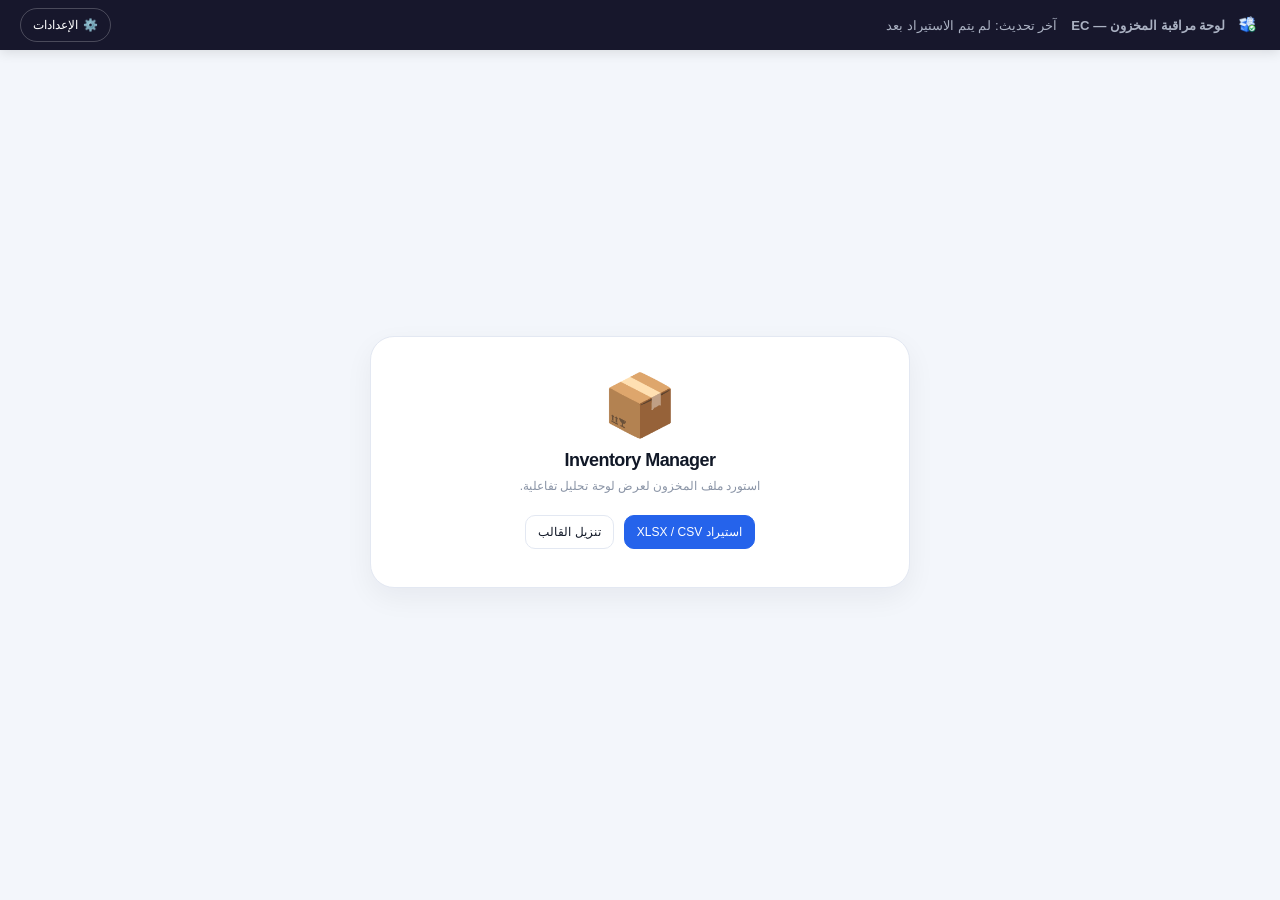
==== index.html @ f40ef327 "add icon" ====
<!doctype html>
<html lang="ar" dir="rtl">
<head>
  <meta charset="UTF-8">
  <meta name="viewport" content="width=device-width, initial-scale=1.0">
  <title>Inventory Manager</title>
  <link rel="icon" type="image/png" href="icon.png">
  <link rel="apple-touch-icon" href="icon.png">
  <link rel="stylesheet" href="styles.css">
</head>
<body>
  <header class="topbar">
    <div class="topbar-title">
      <strong id="appTitle" class="app-title-brand"><img src="icon.png" alt="" class="app-title-icon"><span data-i18n="appTitle">لوحة مراقبة المخزون — EC</span></strong>
      <span id="lastUpdated">آخر تحديث: لم يتم الاستيراد بعد</span>
    </div>
    <div class="topbar-actions">
      <input id="fileInput" type="file" accept=".xlsx,.xls,.csv,text/csv,application/vnd.openxmlformats-officedocument.spreadsheetml.sheet" hidden>
      <div class="settings-wrap">
        <button id="settingsBtn" class="pill-btn settings-btn" type="button" aria-haspopup="true" aria-expanded="false">
          <span>⚙️</span><span data-i18n="settings">الإعدادات</span>
        </button>
        <div id="settingsPanel" class="settings-panel" hidden>
          <div class="settings-panel-header" data-i18n="settings">الإعدادات</div>
          <div class="settings-row">
            <span data-i18n="appearance">المظهر</span>
            <div class="segmented-control" role="group" aria-label="Appearance">
              <button id="themeLightBtn" type="button" data-i18n="lightMode">☀️ فاتح</button>
              <button id="themeDarkBtn" type="button" data-i18n="darkMode">🌙 داكن</button>
            </div>
          </div>
          <div class="settings-row">
            <span data-i18n="language">اللغة</span>
            <div class="segmented-control" role="group" aria-label="Language">
              <button id="langArBtn" type="button">العربية</button>
              <button id="langEnBtn" type="button">English</button>
            </div>
          </div>
          <div class="settings-row settings-actions-row">
            <span data-i18n="dataActions">الملفات</span>
            <div class="settings-action-grid">
              <button id="importBtn" class="pill-btn primary" type="button" data-i18n="importFile">📁 استيراد ملف</button>
              <button id="templateXlsxBtn" class="pill-btn" type="button" data-i18n="templateXlsx">⬇ قالب XLSX</button>
              <button id="templateCsvBtn" class="pill-btn" type="button" data-i18n="templateCsv">⬇ قالب CSV</button>
            </div>
          </div>
        </div>
      </div>
    </div>
  </header>

  <div class="app-shell">
    <section id="messageBox" class="message-box" hidden></section>

    <section id="emptyState" class="empty-state">
      <div class="empty-card">
        <div class="empty-icon">📦</div>
        <h1>Inventory Manager</h1>
        <p data-i18n="emptySubtitle">استورد ملف المخزون لعرض لوحة تحليل تفاعلية.</p>
        <div class="empty-actions">
          <button class="pill-btn primary" type="button" onclick="document.querySelector('#fileInput').click()" data-i18n="importXlsxCsv">استيراد XLSX / CSV</button>
          <button class="pill-btn" type="button" onclick="document.querySelector('#templateXlsxBtn').click()" data-i18n="downloadTemplate">تنزيل القالب</button>
        </div>
      </div>
    </section>

    <main id="dashboard" class="dashboard" hidden>
      <section class="filters-card">
        <div class="search-wrap">
          <span class="search-icon">🔍</span>
          <input id="searchInput" type="search" data-i18n-placeholder="searchPlaceholder" placeholder="بحث عن منتج أو موقع أو رقم دفعة أو فئة...">
        </div>
        <select id="locationFilter" aria-label="كل الفروع / المواقع"></select>
        <select id="categoryFilter" aria-label="كل الفئات"></select>
        <select id="statusFilter" aria-label="كل الحالات"></select>
        <select id="uomFilter" aria-label="كل وحدات القياس"></select>
        <button id="productTotalsToggle" class="pill-btn toggle-filter" type="button" aria-pressed="false" data-i18n="productTotals">🧮 إجمالي كل منتج</button>
        <button id="exportCsvBtn" class="pill-btn primary" type="button" data-i18n="exportCsv">⬇ تصدير CSV</button>
        <button id="exportXlsxBtn" class="pill-btn" type="button" data-i18n="exportXlsx">⬇ تصدير XLSX</button>
        <button id="resetFiltersBtn" class="pill-btn" type="button" data-i18n="resetFilters">إعادة التصفية</button>
        <details class="advanced-filters">
          <summary data-i18n="advancedOptions">خيارات إضافية</summary>
          <div class="advanced-grid">
            <label><span data-i18n="lowStockThreshold">حد المخزون المنخفض</span><input id="lowStockThreshold" type="number" min="0" step="1" value="5"></label>
            <button id="clearBtn" class="pill-btn danger" type="button" data-i18n="clearData">مسح البيانات</button>
            <div class="optional-kpi-panel">
              <div class="optional-kpi-title" data-i18n="optionalKpis">مؤشرات إضافية</div>
              <div id="optionalKpiToggles" class="optional-kpi-toggles"></div>
            </div>
          </div>
        </details>
      </section>

      <section id="quickViewBar" class="quick-view-bar" hidden>
        <strong id="quickViewLabel"></strong>
        <button id="clearQuickViewBtn" class="pill-btn" type="button" data-i18n="clearQuickView">إلغاء العرض</button>
      </section>

      <section class="kpi-grid" aria-label="Inventory KPIs">
        <article id="kpiProductsCard" class="kpi-card blue clickable-kpi" role="button" tabindex="0" data-kpi-view="products"><span data-i18n="kpiProducts">إجمالي المنتجات</span><strong id="kpiProducts">0</strong><small id="kpiRowsSub">0 سجل</small></article>
        <article id="kpiOutCard" class="kpi-card red clickable-kpi" role="button" tabindex="0" data-kpi-view="out"><span data-i18n="kpiOut">نفاد المخزون</span><strong id="kpiOut">0</strong><small data-i18n="kpiOutSub">كمية متاحة = 0</small></article>
        <article id="kpiNegativeCard" class="kpi-card rose clickable-kpi" role="button" tabindex="0" data-kpi-view="negative"><span data-i18n="kpiNegative">مخزون سالب</span><strong id="kpiNegative">0</strong><small data-i18n="kpiNegativeSub">كمية أقل من 0</small></article>
        <article id="kpiLowCard" class="kpi-card amber clickable-kpi" role="button" tabindex="0" data-kpi-view="low"><span data-i18n="kpiLow">مخزون منخفض</span><strong id="kpiLow">0</strong><small data-i18n="kpiLowSub">حسب الحد المحدد</small></article>
        <article id="kpiOnHandCard" class="kpi-card green clickable-kpi" role="button" tabindex="0" data-kpi-view="onHand"><span data-i18n="kpiOnHand">إجمالي الكميات</span><strong id="kpiOnHand">0</strong><small data-i18n="kpiOnHandSub">وحدات موجودة</small></article>
        <article id="kpiValueCard" class="kpi-card purple clickable-kpi" role="button" tabindex="0" data-kpi-view="value"><span data-i18n="kpiValue">إجمالي القيمة</span><strong id="kpiValue">0</strong><small data-i18n="kpiValueSub">القيمة الإجمالية</small></article>
        <article id="kpiLocationsCard" class="kpi-card slate clickable-kpi" role="button" tabindex="0" data-kpi-view="locations"><span data-i18n="kpiLocations">عدد الفروع</span><strong id="kpiLocations">0</strong><small data-i18n="kpiLocationsSub">فرع / موقع مخزن</small></article>
        <article id="kpiRowsCard" class="kpi-card cyan optional-kpi clickable-kpi" data-kpi-card="rows" hidden role="button" tabindex="0" data-kpi-view="rows"><span data-i18n="kpiRowsOptional">السجلات المعروضة</span><strong id="kpiRows">0</strong><small data-i18n="kpiRowsOptionalSub">بعد التصفية</small></article>
        <article id="kpiAvailableCard" class="kpi-card teal optional-kpi clickable-kpi" data-kpi-card="available" hidden role="button" tabindex="0" data-kpi-view="available"><span data-i18n="kpiAvailable">إجمالي المتاح</span><strong id="kpiAvailable">0</strong><small data-i18n="kpiAvailableSub">كمية متاحة</small></article>
        <article id="kpiReservedCard" class="kpi-card indigo optional-kpi clickable-kpi" data-kpi-card="reserved" hidden role="button" tabindex="0" data-kpi-view="reserved"><span data-i18n="kpiReserved">إجمالي المحجوز</span><strong id="kpiReserved">0</strong><small data-i18n="kpiReservedSub">غير متاح / محجوز</small></article>
        <article id="kpiCategoriesCard" class="kpi-card blue optional-kpi clickable-kpi" data-kpi-card="categories" hidden role="button" tabindex="0" data-kpi-view="categories"><span data-i18n="kpiCategories">عدد الفئات</span><strong id="kpiCategories">0</strong><small data-i18n="kpiCategoriesSub">فئات ضمن العرض</small></article>
        <article id="kpiUomsCard" class="kpi-card slate optional-kpi clickable-kpi" data-kpi-card="uoms" hidden role="button" tabindex="0" data-kpi-view="uoms"><span data-i18n="kpiUoms">وحدات القياس</span><strong id="kpiUoms">0</strong><small data-i18n="kpiUomsSub">أنواع وحدات</small></article>
        <article id="kpiBatchesCard" class="kpi-card purple optional-kpi clickable-kpi" data-kpi-card="batches" hidden role="button" tabindex="0" data-kpi-view="batches"><span data-i18n="kpiBatches">الدُفعات</span><strong id="kpiBatches">0</strong><small data-i18n="kpiBatchesSub">دفعات / أرقام تسلسل</small></article>
        <article id="kpiDatedCard" class="kpi-card amber optional-kpi clickable-kpi" data-kpi-card="dated" hidden role="button" tabindex="0" data-kpi-view="dated"><span data-i18n="kpiDated">بتاريخ إزالة</span><strong id="kpiDated">0</strong><small data-i18n="kpiDatedSub">صفوف لها تاريخ</small></article>
        <article id="kpiAvgUnitValueCard" class="kpi-card green optional-kpi clickable-kpi" data-kpi-card="avgUnitValue" hidden role="button" tabindex="0" data-kpi-view="avgUnitValue"><span data-i18n="kpiAvgUnitValue">متوسط قيمة الوحدة</span><strong id="kpiAvgUnitValue">0</strong><small data-i18n="kpiAvgUnitValueSub">القيمة ÷ الكمية</small></article>
        <article id="kpiReservedValueCard" class="kpi-card rose optional-kpi clickable-kpi" data-kpi-card="reservedValue" hidden role="button" tabindex="0" data-kpi-view="reservedValue"><span data-i18n="kpiReservedValue">قيمة المحجوز</span><strong id="kpiReservedValue">0</strong><small data-i18n="kpiReservedValueSub">قيمة صفوف محجوزة</small></article>
      </section>

      <section class="charts-section" aria-label="Inventory charts">
        <div class="charts-toolbar">
          <div>
            <h2 data-i18n="chartsTitle">الرسوم البيانية</h2>
            <p id="chartsInfo" data-i18n="chartsInfo">الرسمان الأساسيان ظاهران دائمًا. اختر الرسوم الإضافية من القائمة.</p>
          </div>
          <details id="chartSelectorMenu" class="chart-selector">
            <summary><span aria-hidden="true">📊</span><span data-i18n="selectCharts">اختيار الرسوم</span></summary>
            <div id="chartSelectorOptions" class="chart-selector-options"></div>
          </details>
        </div>
        <div id="chartsGrid" class="charts-grid">
          <article class="chart-card" data-chart-id="valueCategoryChart" data-default-chart="true"><canvas id="valueCategoryChart"></canvas></article>
          <article class="chart-card" data-chart-id="categoryCountChart" data-default-chart="true"><canvas id="categoryCountChart"></canvas></article>
          <article class="chart-card optional-chart" data-chart-id="locationQtyChart" hidden><canvas id="locationQtyChart"></canvas></article>
          <article class="chart-card optional-chart" data-chart-id="topProductsChart" hidden><canvas id="topProductsChart"></canvas></article>
          <article class="chart-card optional-chart" data-chart-id="stockStatusChart" hidden><canvas id="stockStatusChart"></canvas></article>
          <article class="chart-card optional-chart" data-chart-id="valueLocationChart" hidden><canvas id="valueLocationChart"></canvas></article>
          <article class="chart-card optional-chart" data-chart-id="availableReservedCategoryChart" hidden><canvas id="availableReservedCategoryChart"></canvas></article>
          <article class="chart-card optional-chart" data-chart-id="skuCategoryChart" hidden><canvas id="skuCategoryChart"></canvas></article>
          <article class="chart-card optional-chart" data-chart-id="uomChart" hidden><canvas id="uomChart"></canvas></article>
          <article class="chart-card optional-chart" data-chart-id="reservedLocationChart" hidden><canvas id="reservedLocationChart"></canvas></article>
          <article class="chart-card optional-chart" data-chart-id="lowStockProductsChart" hidden><canvas id="lowStockProductsChart"></canvas></article>
          <article class="chart-card optional-chart" data-chart-id="unitValueChart" hidden><canvas id="unitValueChart"></canvas></article>
        </div>
      </section>

      <section class="table-panel">
        <div class="table-header">
          <div>
            <h2 data-i18n="productDetails">تفاصيل المنتجات</h2>
            <p id="tableInfo">0 سجل</p>
          </div>
          <div class="table-tools">
            <label><span data-i18n="rowsPerPage">عدد الصفوف</span><select id="pageSizeSelect"><option>10</option><option selected>25</option><option>50</option><option>100</option></select></label>
            <details class="columns-menu">
              <summary data-i18n="columns">الأعمدة</summary>
              <div id="columnToggles"></div>
            </details>
          </div>
        </div>
        <div class="table-wrap">
          <table id="inventoryTable"></table>
        </div>
        <div class="pagination">
          <button id="nextPageBtn" class="pill-btn" type="button" data-i18n="next">التالي</button>
          <span id="pageInfo">صفحة 1 من 1</span>
          <button id="prevPageBtn" class="pill-btn" type="button" data-i18n="previous">السابق</button>
        </div>
      </section>
    </main>
  </div>

  <div id="chartModal" class="chart-modal" hidden role="dialog" aria-modal="true" aria-labelledby="chartModalTitle">
    <div class="chart-modal-panel">
      <div class="chart-modal-header">
        <h2 id="chartModalTitle">Chart</h2>
        <button id="chartModalClose" class="pill-btn" type="button" data-i18n="closeExpanded">إغلاق</button>
      </div>
      <canvas id="expandedChartCanvas"></canvas>
    </div>
  </div>
  <div id="tooltip" class="tooltip" hidden></div>
  <script src="app.js"></script>
</body>
</html>
---- styles.css ----
:root {
  --bg: #f3f6fb;
  --panel: #ffffff;
  --panel-2: #f8fafc;
  --text: #111827;
  --muted: #8a94a6;
  --line: #e3e8f2;
  --topbar: #17172c;
  --primary: #2563eb;
  --primary-2: #1d4ed8;
  --green: #22c55e;
  --red: #ef4444;
  --amber: #f59e0b;
  --rose: #e11d48;
  --purple: #a855f7;
  --slate: #475569;
  --shadow: 0 10px 28px rgba(17, 24, 39, .055);
  --radius: 14px;
}

body.dark {
  --bg: #0f172a;
  --panel: #172033;
  --panel-2: #111827;
  --text: #e5e7eb;
  --muted: #9ca3af;
  --line: #2b364b;
  --topbar: #090d1b;
  --shadow: 0 16px 38px rgba(0, 0, 0, .24);
}

* { box-sizing: border-box; }

[hidden] { display: none !important; }

html {
  scroll-behavior: smooth;
  overflow-x: hidden;
  width: 100%;
}

body {
  margin: 0;
  min-height: 100vh;
  width: 100%;
  max-width: 100vw;
  overflow-x: hidden;
  font-family: Tahoma, "Segoe UI", Arial, sans-serif;
  font-size: clamp(12px, .78vw, 14px);
  background: var(--bg);
  color: var(--text);
}

button, input, select, summary { font: inherit; }
button, summary { cursor: pointer; }
button:disabled { opacity: .45; cursor: not-allowed; }

.topbar {
  min-height: 50px;
  background: var(--topbar);
  color: #fff;
  display: flex;
  align-items: center;
  justify-content: space-between;
  gap: 14px;
  padding: 8px 20px;
  position: sticky;
  top: 0;
  z-index: 50;
  box-shadow: 0 2px 12px rgba(0, 0, 0, .12);
}

.topbar-title {
  display: flex;
  align-items: center;
  gap: 14px;
  min-width: 0;
  white-space: nowrap;
}

.topbar-title strong {
  overflow: hidden;
  text-overflow: ellipsis;
  font-size: .98rem;
}
.topbar-title span { color: #aab1c2; font-size: .82rem; }
.topbar-actions { display: flex; align-items: center; justify-content: flex-end; gap: 8px; flex-wrap: wrap; }

.app-shell {
  width: min(100% - 16px, 1800px);
  margin: 0 auto;
  padding: 10px 0 20px;
  min-width: 0;
}

.pill-btn {
  border: 1px solid var(--line);
  background: var(--panel);
  color: var(--text);
  min-height: 34px;
  padding: 7px 12px;
  border-radius: 10px;
  transition: .16s ease;
  box-shadow: none;
  white-space: nowrap;
  line-height: 1.2;
}

.topbar .pill-btn {
  background: transparent;
  color: #fff;
  border-color: rgba(255, 255, 255, .22);
  border-radius: 999px;
}

.pill-btn:hover { transform: translateY(-1px); border-color: rgba(37, 99, 235, .42); }
.pill-btn.primary { background: var(--primary); border-color: var(--primary); color: #fff; }
.pill-btn.primary:hover { background: var(--primary-2); }
.pill-btn.danger { background: #fee2e2; border-color: #fecaca; color: #b91c1c; }
body.dark .pill-btn.danger { background: rgba(239, 68, 68, .16); border-color: rgba(239, 68, 68, .35); color: #fca5a5; }

.pill-btn.toggle-filter.active {
  background: color-mix(in srgb, var(--primary) 12%, var(--panel));
  border-color: color-mix(in srgb, var(--primary) 48%, var(--line));
  color: var(--primary);
  box-shadow: 0 8px 18px rgba(37, 99, 235, .12);
}
body.dark .pill-btn.toggle-filter.active {
  background: rgba(37, 99, 235, .18);
  color: #93c5fd;
}

.settings-wrap { position: relative; }
.settings-btn { display: inline-flex; align-items: center; gap: 5px; }
.settings-panel {
  position: fixed;
  top: 58px;
  inset-inline-end: auto;
  left: auto;
  right: auto;
  width: min(360px, calc(100vw - 24px));
  padding: 12px;
  background: var(--panel);
  color: var(--text);
  border: 1px solid var(--line);
  border-radius: 16px;
  box-shadow: 0 18px 46px rgba(2, 8, 23, .18);
  z-index: 100;
}
.settings-panel-header {
  font-weight: 900;
  padding: 2px 4px 10px;
  border-bottom: 1px solid var(--line);
  margin-bottom: 10px;
}
.settings-row {
  display: grid;
  gap: 8px;
  padding: 8px 4px;
  color: var(--muted);
  font-weight: 800;
}
.segmented-control {
  display: grid;
  grid-template-columns: 1fr 1fr;
  gap: 6px;
  padding: 4px;
  border-radius: 12px;
  background: var(--panel-2);
  border: 1px solid var(--line);
}
.segmented-control button {
  border: 0;
  border-radius: 9px;
  padding: 9px 8px;
  color: var(--text);
  background: transparent;
  font-weight: 800;
}
.segmented-control button.active {
  background: var(--primary);
  color: #fff;
  box-shadow: 0 8px 18px rgba(37, 99, 235, .22);
}

.settings-action-grid {
  display: grid;
  grid-template-columns: 1fr;
  gap: 8px;
}

.settings-panel .pill-btn {
  width: 100%;
  justify-content: center;
  border-radius: 10px;
  background: var(--panel-2);
  color: var(--text);
  border-color: var(--line);
  min-height: 38px;
}

.settings-panel .pill-btn.primary {
  background: var(--primary);
  border-color: var(--primary);
  color: #fff;
}

.settings-panel .pill-btn:hover {
  transform: none;
  border-color: rgba(37, 99, 235, .42);
}

.empty-state { min-height: calc(100vh - 96px); display: grid; place-items: center; }
.empty-card {
  width: min(540px, 100%);
  background: var(--panel);
  border: 1px solid var(--line);
  border-radius: 24px;
  padding: 38px 30px;
  text-align: center;
  box-shadow: var(--shadow);
}
.empty-icon { font-size: 3.8rem; line-height: 1; }
.empty-card h1 { margin: 14px 0 8px; letter-spacing: -.03em; }
.empty-card p { margin: 0 0 22px; color: var(--muted); }
.empty-actions { display: flex; gap: 10px; justify-content: center; flex-wrap: wrap; }

.message-box {
  position: fixed;
  top: 64px;
  inset-inline-start: 50%;
  transform: translateX(-50%);
  z-index: 120;
  width: min(720px, calc(100vw - 28px));
  border-radius: var(--radius);
  padding: 10px 13px;
  border: 1px solid #fecaca;
  color: #b91c1c;
  background: #fff1f2;
  box-shadow: 0 18px 42px rgba(15, 23, 42, .18);
}
.message-box.success { border-color: #bbf7d0; color: #166534; background: #f0fdf4; }
body.dark .message-box { background: rgba(239, 68, 68, .12); border-color: rgba(239, 68, 68, .34); color: #fecaca; }
body.dark .message-box.success { background: rgba(34, 197, 94, .12); border-color: rgba(34, 197, 94, .34); color: #bbf7d0; }

.dashboard { display: grid; gap: 10px; min-width: 0; }
.filters-card, .kpi-card, .chart-card, .table-panel {
  background: var(--panel);
  border: 1px solid var(--line);
  border-radius: var(--radius);
  box-shadow: var(--shadow);
  min-width: 0;
}

.filters-card {
  display: grid;
  grid-template-columns: minmax(260px, 1.6fr) repeat(4, minmax(115px, .8fr)) repeat(4, max-content);
  gap: 8px;
  align-items: center;
  padding: 10px 12px;
  min-width: 0;
}

.search-wrap { position: relative; min-width: 0; }
.search-icon {
  position: absolute;
  top: 50%;
  inset-inline-start: auto;
  inset-inline-end: 13px;
  transform: translateY(-50%);
  color: var(--muted);
  pointer-events: none;
}
html[dir="ltr"] .search-icon { inset-inline-start: 13px; inset-inline-end: auto; }

input, select {
  width: 100%;
  min-height: 38px;
  border: 1px solid var(--line);
  border-radius: 9px;
  background: var(--panel);
  color: var(--text);
  padding: 7px 11px;
  outline: none;
  min-width: 0;
}
.search-wrap input { padding-inline-end: 42px; }
html[dir="ltr"] .search-wrap input { padding-inline-start: 42px; padding-inline-end: 11px; }
input::placeholder { color: #9aa5b6; }
input:focus, select:focus { border-color: rgba(37, 99, 235, .65); box-shadow: 0 0 0 3px rgba(37, 99, 235, .12); }
body.dark input, body.dark select { background: #111827; }

.advanced-filters { grid-column: 1 / -1; }
.advanced-filters summary {
  color: var(--muted);
  font-size: .84rem;
  user-select: none;
  padding: 3px 2px 0;
}
.advanced-grid {
  display: grid;
  grid-template-columns: repeat(4, minmax(160px, 1fr));
  gap: 9px;
  margin-top: 8px;
}
.advanced-grid label, .table-tools label {
  color: var(--muted);
  display: grid;
  gap: 5px;
  font-size: .8rem;
  font-weight: 800;
}

.optional-kpi-panel {
  grid-column: 1 / -1;
  display: grid;
  gap: 8px;
  padding: 10px;
  border: 1px dashed var(--line);
  border-radius: 12px;
  background: var(--panel-2);
}
.optional-kpi-title {
  color: var(--text);
  font-weight: 900;
  font-size: .86rem;
}
.optional-kpi-toggles {
  display: grid;
  grid-template-columns: repeat(auto-fit, minmax(170px, 1fr));
  gap: 8px;
}
.optional-kpi-toggle {
  display: flex !important;
  align-items: center;
  grid-template-columns: none !important;
  gap: 7px !important;
  min-height: 34px;
  padding: 7px 9px;
  border: 1px solid var(--line);
  border-radius: 10px;
  background: var(--panel);
  color: var(--text) !important;
  user-select: none;
}
.optional-kpi-toggle input {
  width: auto;
  min-height: auto;
  accent-color: var(--primary);
}

.quick-view-bar {
  display: flex;
  align-items: center;
  justify-content: space-between;
  gap: 10px;
  padding: 9px 12px;
  background: color-mix(in srgb, var(--primary) 9%, var(--panel));
  border: 1px solid color-mix(in srgb, var(--primary) 28%, var(--line));
  border-radius: var(--radius);
  box-shadow: var(--shadow);
  color: var(--text);
}
.quick-view-bar strong { font-size: .9rem; }
.quick-view-bar .pill-btn { min-height: 30px; padding: 5px 10px; }

.kpi-grid {
  display: grid;
  grid-template-columns: repeat(auto-fit, minmax(145px, 1fr));
  gap: 8px;
  min-width: 0;
}
.kpi-card {
  min-height: 76px;
  padding: 10px 12px;
  display: grid;
  justify-items: end;
  align-content: center;
  gap: 4px;
}
.kpi-card span { color: var(--muted); font-size: .82rem; }
.kpi-card strong { font-size: clamp(1.35rem, 1.55vw, 1.8rem); line-height: 1; letter-spacing: -.03em; }
.kpi-card small { color: var(--muted); font-size: .76rem; }
.kpi-card.blue strong { color: var(--primary); }
.kpi-card.red strong { color: var(--red); }
.kpi-card.amber strong { color: var(--amber); }
.kpi-card.rose strong { color: var(--rose); }
.kpi-card.green strong { color: var(--green); }
.kpi-card.purple strong { color: var(--purple); }
.kpi-card.slate strong { color: var(--slate); }
.kpi-card.teal strong { color: #14b8a6; }
.kpi-card.cyan strong { color: #06b6d4; }
.kpi-card.indigo strong { color: #6366f1; }
.clickable-kpi { cursor: pointer; transition: transform .16s ease, border-color .16s ease, box-shadow .16s ease; }
.clickable-kpi:hover, .clickable-kpi:focus-visible {
  transform: translateY(-2px);
  border-color: color-mix(in srgb, var(--primary) 40%, var(--line));
  box-shadow: 0 14px 34px rgba(37, 99, 235, .14);
  outline: none;
}
.clickable-kpi.active-kpi {
  border-color: color-mix(in srgb, var(--primary) 58%, var(--line));
  box-shadow: 0 16px 40px rgba(37, 99, 235, .18);
}
.hidden-kpi { display: none; }

.charts-section {
  display: grid;
  gap: 10px;
  min-width: 0;
}


.charts-toolbar {
  display: flex;
  justify-content: space-between;
  align-items: flex-start;
  gap: 12px;
  padding: 12px 14px;
  background: var(--panel);
  border: 1px solid var(--line);
  border-radius: var(--radius);
  box-shadow: var(--shadow);
  min-width: 0;
}

.charts-toolbar h2 {
  margin: 0 0 4px;
  font-size: 1rem;
}

.charts-toolbar p,
.chart-selector-options p {
  margin: 0;
  color: var(--muted);
  font-size: .82rem;
  line-height: 1.45;
}

.chart-selector {
  position: relative;
  flex: 0 0 auto;
}

.chart-selector summary {
  list-style: none;
  min-height: 36px;
  display: inline-flex;
  align-items: center;
  gap: 7px;
  border: 1px solid var(--line);
  border-radius: 999px;
  padding: 8px 13px;
  background: var(--panel-2);
  color: var(--text);
  font-weight: 900;
  white-space: nowrap;
}

.chart-selector summary::-webkit-details-marker { display: none; }
.chart-selector[open] summary { border-color: rgba(37, 99, 235, .5); color: var(--primary); }

.chart-selector-options {
  position: absolute;
  inset-inline-end: 0;
  top: 44px;
  z-index: 25;
  width: min(380px, calc(100vw - 32px));
  max-height: 430px;
  overflow: auto;
  background: var(--panel);
  border: 1px solid var(--line);
  border-radius: 16px;
  box-shadow: var(--shadow);
  padding: 10px;
}

.chart-selector-options p { padding: 2px 6px 9px; border-bottom: 1px solid var(--line); margin-bottom: 6px; }

.chart-option {
  display: grid;
  grid-template-columns: auto minmax(0, 1fr) auto;
  align-items: center;
  gap: 9px;
  padding: 9px 8px;
  border-radius: 12px;
  color: var(--text);
  font-weight: 800;
}

.chart-option:hover { background: var(--panel-2); }
.chart-option input { width: auto; min-height: auto; }
.chart-option span { overflow: hidden; text-overflow: ellipsis; white-space: nowrap; }
.chart-option small {
  color: var(--muted);
  font-size: .72rem;
  border: 1px solid var(--line);
  border-radius: 999px;
  padding: 2px 7px;
  white-space: nowrap;
}
.chart-option.locked { opacity: .72; }

.charts-grid {
  display: grid;
  grid-template-columns: repeat(auto-fit, minmax(min(100%, 500px), 1fr));
  gap: 12px;
  min-width: 0;
}

.extra-charts {
  animation: fadeIn .18s ease-out;
}

.charts-actions {
  display: flex;
  justify-content: center;
  align-items: center;
  padding: 2px 0;
}

.charts-actions .pill-btn {
  min-width: 180px;
}

.chart-card {
  position: relative;
  min-height: 306px;
  padding: 10px;
  overflow: hidden;
  background: var(--panel);
}

.chart-card canvas {
  width: 100%;
  height: 282px;
  display: block;
  background: var(--panel);
  border-radius: 10px;
}

.chart-expand-btn {
  position: absolute;
  top: 10px;
  inset-inline-end: 10px;
  z-index: 4;
  min-width: 36px;
  min-height: 32px;
  display: inline-flex;
  align-items: center;
  justify-content: center;
  gap: 5px;
  border: 1px solid var(--line);
  border-radius: 999px;
  padding: 6px 10px;
  background: rgba(255, 255, 255, .94);
  color: var(--text);
  box-shadow: 0 8px 18px rgba(15, 23, 42, .12);
  opacity: 1;
  transition: .16s ease;
  font-weight: 900;
  font-size: .78rem;
}
.chart-expand-btn .expand-label { display: inline; }
body.dark .chart-expand-btn { background: rgba(23, 32, 51, .94); }
.chart-card:hover .chart-expand-btn, .chart-expand-btn:focus-visible { opacity: 1; transform: translateY(-1px); border-color: rgba(37, 99, 235, .5); }

.chart-modal {
  position: fixed;
  inset: 0;
  z-index: 500;
  display: grid;
  place-items: center;
  padding: 20px;
  background: rgba(2, 8, 23, .62);
  backdrop-filter: blur(4px);
}

.chart-modal-panel {
  width: min(96vw, 1320px);
  height: min(90vh, 820px);
  display: grid;
  grid-template-rows: auto 1fr;
  background: var(--panel);
  color: var(--text);
  border: 1px solid var(--line);
  border-radius: 20px;
  box-shadow: 0 24px 80px rgba(2, 8, 23, .38);
  overflow: hidden;
}

.chart-modal-header {
  min-height: 58px;
  display: flex;
  align-items: center;
  justify-content: space-between;
  gap: 12px;
  padding: 12px 16px;
  border-bottom: 1px solid var(--line);
}

.chart-modal-header h2 {
  margin: 0;
  font-size: 1rem;
  overflow: hidden;
  text-overflow: ellipsis;
  white-space: nowrap;
}

#expandedChartCanvas {
  width: 100%;
  height: 100%;
  min-height: 0;
  display: block;
  background: var(--panel);
}

body.modal-open { overflow: hidden; }

@keyframes fadeIn {
  from { opacity: 0; transform: translateY(-4px); }
  to { opacity: 1; transform: translateY(0); }
}

.table-panel { padding: 12px 14px; min-width: 0; }
.table-header {
  display: flex;
  align-items: start;
  justify-content: space-between;
  gap: 14px;
  margin-bottom: 10px;
}
h2 { margin: 0 0 5px; font-size: 1.02rem; }
#tableInfo, #pageInfo { color: var(--muted); margin: 0; font-size: .86rem; }
.table-tools { display: flex; gap: 10px; align-items: end; flex-wrap: wrap; }
.columns-menu { position: relative; }
.columns-menu summary {
  list-style: none;
  border: 1px solid var(--line);
  border-radius: 9px;
  padding: 9px 12px;
  min-height: 38px;
  background: var(--panel-2);
  color: var(--text);
}
.columns-menu summary::-webkit-details-marker { display: none; }
#columnToggles {
  position: absolute;
  inset-inline-end: 0;
  top: 44px;
  z-index: 20;
  width: min(285px, calc(100vw - 40px));
  max-height: 330px;
  overflow: auto;
  background: var(--panel);
  border: 1px solid var(--line);
  border-radius: 14px;
  box-shadow: var(--shadow);
  padding: 9px;
}
#columnToggles label {
  display: flex;
  align-items: center;
  gap: 8px;
  padding: 7px;
  border-radius: 10px;
  color: var(--text);
  font-weight: 700;
}
#columnToggles label:hover { background: var(--panel-2); }
#columnToggles input { width: auto; min-height: auto; }

.table-wrap {
  overflow: auto;
  max-width: 100%;
  border: 1px solid var(--line);
  border-radius: 12px;
}
table {
  width: 100%;
  min-width: 960px;
  border-collapse: separate;
  border-spacing: 0;
  direction: inherit;
}
th, td {
  padding: 8px 9px;
  border-bottom: 1px solid var(--line);
  text-align: start;
  white-space: nowrap;
  vertical-align: middle;
}
th {
  position: sticky;
  top: 0;
  z-index: 2;
  background: var(--panel-2);
  color: var(--muted);
  font-size: .76rem;
  font-weight: 900;
}
th.sortable:hover { color: var(--primary); }
tbody tr:hover { background: rgba(37, 99, 235, .04); }
td.rtl, th.rtl { direction: rtl; text-align: right; }
html[dir="ltr"] td.rtl, html[dir="ltr"] th.rtl { text-align: left; }


.location-cell {
  display: inline-flex;
  align-items: center;
  gap: 8px;
  max-width: 100%;
  min-width: 0;
  vertical-align: middle;
}
.location-name {
  min-width: 0;
  overflow: hidden;
  text-overflow: ellipsis;
}
.location-count-btn {
  flex: 0 0 auto;
  border: 1px solid rgba(37, 99, 235, .28);
  background: rgba(37, 99, 235, .12);
  color: var(--primary);
  border-radius: 999px;
  padding: 3px 8px;
  font-size: .74rem;
  font-weight: 900;
  cursor: pointer;
  line-height: 1.2;
}
.location-count-btn:hover,
.location-count-btn:focus-visible {
  background: var(--primary);
  color: #fff;
  outline: none;
}
.location-popover {
  position: fixed;
  z-index: 1300;
  background: var(--panel);
  color: var(--text);
  border: 1px solid var(--line);
  border-radius: 14px;
  box-shadow: 0 18px 40px rgba(15, 23, 42, .22);
  overflow: hidden;
}
.location-popover-header {
  display: flex;
  align-items: center;
  justify-content: space-between;
  gap: 10px;
  padding: 10px 12px;
  border-bottom: 1px solid var(--line);
  background: var(--panel-2);
}
.location-popover-header strong {
  min-width: 0;
  overflow: hidden;
  text-overflow: ellipsis;
  white-space: nowrap;
  font-size: .9rem;
}
.location-popover-close {
  border: 0;
  border-radius: 999px;
  width: 26px;
  height: 26px;
  display: inline-grid;
  place-items: center;
  background: transparent;
  color: var(--muted);
  font-weight: 900;
  cursor: pointer;
}
.location-popover-close:hover { background: rgba(37, 99, 235, .12); color: var(--primary); }
.location-popover-head,
.location-popover-row {
  display: grid;
  grid-template-columns: minmax(0, 1fr) 70px 70px;
  gap: 8px;
  align-items: center;
}
.location-popover-head {
  padding: 8px 12px;
  color: var(--muted);
  font-size: .76rem;
  font-weight: 900;
  border-bottom: 1px solid var(--line);
}
.location-popover-list {
  max-height: min(370px, 52vh);
  overflow: auto;
}
.location-popover-row {
  padding: 8px 12px;
  border-bottom: 1px solid var(--line);
  font-size: .84rem;
}
.location-popover-row:last-child { border-bottom: 0; }
.location-popover-row:hover { background: rgba(37, 99, 235, .05); }
.location-popover-location {
  min-width: 0;
  overflow: hidden;
  text-overflow: ellipsis;
  white-space: nowrap;
}
.location-popover-number {
  direction: ltr;
  text-align: end;
  font-weight: 900;
  color: var(--primary);
}
.location-popover-number.available { color: #16a34a; }
body.dark .location-count-btn { background: rgba(96, 165, 250, .14); border-color: rgba(96, 165, 250, .34); color: #93c5fd; }
body.dark .location-count-btn:hover,
body.dark .location-count-btn:focus-visible { background: #2563eb; color: #fff; }
body.dark .location-popover { box-shadow: 0 18px 44px rgba(0, 0, 0, .42); }

.status-pill {
  display: inline-flex;
  align-items: center;
  border-radius: 999px;
  padding: 4px 9px;
  font-weight: 900;
  font-size: .76rem;
}
.status-ready { color: #047857; background: #dcfce7; }
.status-low { color: #a16207; background: #fef9c3; }
.status-out { color: #b91c1c; background: #fee2e2; }
.status-negative { color: #be123c; background: #ffe4e6; }
.status-reserved { color: #1d4ed8; background: #dbeafe; }
.status-dated { color: #7c3aed; background: #ede9fe; }
body.dark .status-ready { color: #bbf7d0; background: rgba(34,197,94,.18); }
body.dark .status-low { color: #fde68a; background: rgba(245,158,11,.18); }
body.dark .status-out { color: #fecaca; background: rgba(239,68,68,.18); }
body.dark .status-negative { color: #fecdd3; background: rgba(225,29,72,.22); }
body.dark .status-reserved { color: #bfdbfe; background: rgba(37,99,235,.18); }
body.dark .status-dated { color: #ddd6fe; background: rgba(124,58,237,.18); }

.pagination { display: flex; justify-content: center; align-items: center; gap: 12px; padding-top: 12px; }
.tooltip {
  position: fixed;
  z-index: 1000;
  max-width: 320px;
  padding: 9px 11px;
  border-radius: 12px;
  background: rgba(17, 24, 39, .94);
  color: #fff;
  font-size: .82rem;
  pointer-events: none;
  box-shadow: 0 12px 24px rgba(17, 24, 39, .2);
}

@media (max-width: 1540px) {
  .filters-card { grid-template-columns: repeat(4, minmax(0, 1fr)); }
  .search-wrap { grid-column: span 2; }
}

@media (max-width: 1120px) {
  .topbar { position: static; align-items: flex-start; flex-direction: column; padding: 10px 14px; }
  .topbar-title { width: 100%; justify-content: space-between; }
  .topbar-actions { width: 100%; justify-content: flex-start; }
  .filters-card { grid-template-columns: repeat(2, minmax(0, 1fr)); }
  .search-wrap { grid-column: 1 / -1; }
  .kpi-grid { grid-template-columns: repeat(auto-fit, minmax(135px, 1fr)); }
  .charts-grid { grid-template-columns: repeat(auto-fit, minmax(min(100%, 430px), 1fr)); }
}

@media (max-width: 680px) {
  body { font-size: 13px; }
  .app-shell { width: min(100% - 16px, 1840px); padding-top: 10px; }
  .topbar-title { flex-direction: column; align-items: flex-start; gap: 3px; }
  .topbar-actions { display: grid; grid-template-columns: 1fr 1fr; }
  .topbar-actions .pill-btn, .settings-wrap, .settings-wrap .pill-btn { width: 100%; }
  .settings-panel { max-width: calc(100vw - 24px); }
  .filters-card, .advanced-grid, .kpi-grid, .charts-grid { grid-template-columns: 1fr; }
  .charts-toolbar { display: grid; align-items: stretch; }
  .chart-selector, .chart-selector summary { width: 100%; }
  .chart-selector summary { justify-content: center; }
  .chart-selector-options { inset-inline-start: 0; inset-inline-end: auto; width: 100%; }
  .quick-view-bar { display: grid; align-items: stretch; }
  .search-wrap { grid-column: auto; }
  .table-header, .table-tools { display: grid; justify-content: stretch; width: 100%; }
  .chart-card { min-height: 270px; }
  .chart-card canvas { height: 248px; }
  .chart-modal { padding: 10px; }
  .chart-modal-panel { width: 100%; height: 88vh; border-radius: 16px; }
  table { min-width: 860px; }
  .pagination { flex-wrap: wrap; }
}

/* Table column controls and resizing */
.column-menu-actions {
  display: grid;
  grid-template-columns: repeat(3, 1fr);
  gap: 6px;
  margin-bottom: 8px;
}
.column-menu-actions button {
  border: 1px solid var(--line);
  border-radius: 9px;
  background: var(--panel-2);
  color: var(--text);
  padding: 7px 8px;
  font-weight: 900;
  cursor: pointer;
}
.column-menu-actions button:hover { border-color: rgba(37, 99, 235, .45); color: var(--primary); }
.column-menu-hint {
  margin: 0 0 8px;
  padding: 8px 9px;
  border-radius: 10px;
  background: var(--panel-2);
  color: var(--muted);
  font-size: .76rem;
  line-height: 1.45;
}
#inventoryTable { table-layout: fixed; }
#inventoryTable th, #inventoryTable td {
  overflow: hidden;
  text-overflow: ellipsis;
}
#inventoryTable th.resizable-column {
  position: sticky;
  user-select: none;
}
#inventoryTable .th-content {
  display: flex;
  align-items: center;
  gap: 6px;
  min-width: 0;
  overflow: hidden;
}
#inventoryTable .th-label {
  min-width: 0;
  overflow: hidden;
  text-overflow: ellipsis;
}
#inventoryTable .sort-indicator {
  flex: 0 0 auto;
  color: var(--primary);
}
.column-resize-handle {
  position: absolute;
  top: 0;
  bottom: 0;
  inset-inline-end: -4px;
  width: 10px;
  z-index: 6;
  cursor: col-resize;
  touch-action: none;
}
.column-resize-handle::after {
  content: "";
  position: absolute;
  top: 18%;
  bottom: 18%;
  inset-inline-start: 4px;
  width: 2px;
  border-radius: 999px;
  background: transparent;
  transition: background .16s ease, box-shadow .16s ease;
}
.column-resize-handle:hover::after,
body.resizing-column .column-resize-handle::after {
  background: var(--primary);
  box-shadow: 0 0 0 2px rgba(37, 99, 235, .12);
}
body.resizing-column, body.resizing-column * {
  cursor: col-resize !important;
  user-select: none !important;
}


.app-title-brand {
  display: inline-flex;
  align-items: center;
  gap: 0.55rem;
  white-space: nowrap;
}

.app-title-icon {
  width: 26px;
  height: 26px;
  object-fit: contain;
  border-radius: 8px;
  flex: 0 0 auto;
}
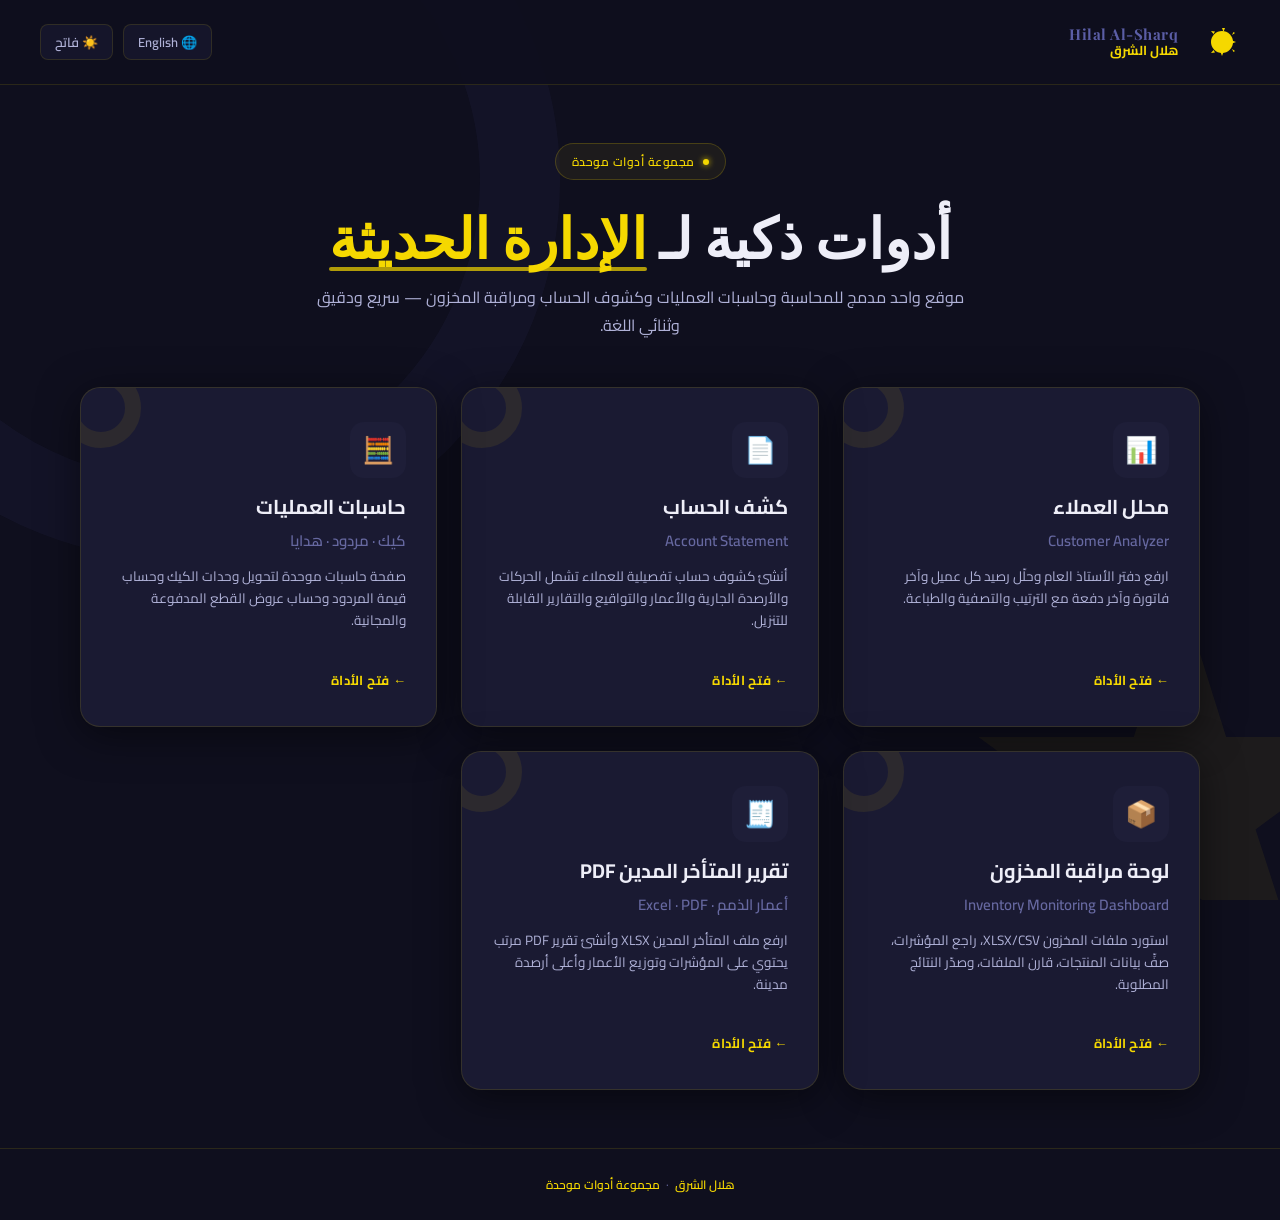
==== commit 71bf53ba: "add age report" ====
--- a/index.html
+++ b/index.html
@@ -1,183 +1,208 @@
-<!doctype html>
-<html lang="ar" dir="rtl">
+<!DOCTYPE html>
+<html lang="en" dir="ltr">
 <head>
-  <meta charset="UTF-8">
-  <meta name="viewport" content="width=device-width, initial-scale=1.0">
-  <title>Inventory Manager</title>
-  <link rel="icon" type="image/png" href="icon.png">
-  <link rel="apple-touch-icon" href="icon.png">
-  <link rel="stylesheet" href="styles.css">
+<meta charset="UTF-8"/>
+<meta name="viewport" content="width=device-width, initial-scale=1.0"/>
+<title>Hilal Al-Sharq — Unified Tools Suite</title>
+<link rel="icon" type="image/x-icon" href="icon.ico">
+  <link rel="shortcut icon" type="image/x-icon" href="icon.ico">
+<link rel="preconnect" href="https://fonts.googleapis.com"/>
+<link rel="preconnect" href="https://fonts.gstatic.com" crossorigin/>
+<link href="https://fonts.googleapis.com/css2?family=Cairo:wght@400;600;700;900&family=Playfair+Display:wght@700;900&display=swap" rel="stylesheet"/>
+<style>
+  :root {
+    --purple: #5B5EA6;
+    --purple-dark: #3f4282;
+    --purple-deep: #2a2c5c;
+    --yellow: #F5D800;
+    --yellow-bright: #FFE600;
+    --yellow-dark: #c9b000;
+    --bg: #ffffff;
+    --bg2: #f7f7fb;
+    --bg3: #eeeef8;
+    --text: #1a1b3a;
+    --text2: #4a4c7a;
+    --text3: #8a8cb0;
+    --card-bg: #ffffff;
+    --card-border: rgba(91,94,166,0.15);
+    --shadow: 0 8px 40px rgba(91,94,166,0.18);
+    --shadow-hover: 0 20px 60px rgba(91,94,166,0.28);
+  }
+  [data-theme="dark"] {
+    --bg: #0f0f1e;
+    --bg2: #15152a;
+    --bg3: #1e1e38;
+    --text: #eeeef8;
+    --text2: #b0b2d8;
+    --text3: #6668a0;
+    --card-bg: #1a1a32;
+    --card-border: rgba(245,216,0,0.12);
+    --shadow: 0 8px 40px rgba(0,0,0,0.5);
+    --shadow-hover: 0 20px 60px rgba(245,216,0,0.15);
+  }
+
+  * { box-sizing: border-box; margin: 0; padding: 0; }
+  body {
+    font-family: 'Cairo', sans-serif;
+    background: var(--bg);
+    color: var(--text);
+    min-height: 100vh;
+    transition: background 0.4s, color 0.4s;
+    overflow-x: hidden;
+  }
+  .bg-deco { position: fixed; inset: 0; pointer-events: none; overflow: hidden; z-index: 0; }
+  .bg-deco::before {
+    content: ''; position: absolute; width: 600px; height: 600px; border-radius: 50%;
+    border: 80px solid var(--purple); opacity: 0.04; top: -200px; left: -200px;
+  }
+  .bg-deco::after {
+    content: ''; position: absolute; width: 420px; height: 420px; background: var(--yellow); opacity: 0.04;
+    bottom: -110px; right: -110px;
+    clip-path: polygon(50% 0%,61% 35%,98% 35%,68% 57%,79% 91%,50% 70%,21% 91%,32% 57%,2% 35%,39% 35%);
+  }
+  [data-theme="dark"] .bg-deco::before { opacity: 0.07; }
+  [data-theme="dark"] .bg-deco::after { opacity: 0.06; }
+  header {
+    z-index: 10; display: flex; align-items: center; justify-content: space-between; padding: 18px 40px;
+    border-bottom: 1px solid var(--card-border); background: color-mix(in srgb, var(--bg) 86%, transparent);
+    backdrop-filter: blur(12px); position: sticky; top: 0;
+  }
+  .header-left { display: flex; align-items: center; gap: 14px; }
+  .logo-mark { width: 48px; height: 48px; flex-shrink: 0; }
+  .brand-name { line-height: 1.2; }
+  .brand-en { font-family: 'Playfair Display', serif; font-size: 15px; font-weight: 700; color: var(--purple); letter-spacing: .5px; }
+  .brand-ar { font-size: 13px; font-weight: 700; color: var(--yellow-dark); }
+  [data-theme="dark"] .brand-ar { color: var(--yellow); }
+  .header-right { display: flex; align-items: center; gap: 10px; }
+  .btn-toggle {
+    height: 36px; padding: 0 14px; border-radius: 8px; border: 1.5px solid var(--card-border); background: var(--bg2);
+    color: var(--text2); font-family: 'Cairo', sans-serif; font-size: 13px; font-weight: 600; cursor: pointer; transition: all .2s;
+    display: flex; align-items: center; gap: 6px;
+  }
+  .btn-toggle:hover { border-color: var(--purple); color: var(--purple); background: var(--bg3); }
+  main { position: relative; z-index: 1; display: flex; flex-direction: column; align-items: center; min-height: calc(100vh - 73px); padding: 58px 24px; }
+  .hero { text-align: center; margin-bottom: 48px; animation: fadeUp .7s ease both; }
+  .hero-tag {
+    display: inline-flex; align-items: center; gap: 8px; background: var(--bg3); border: 1px solid var(--card-border);
+    border-radius: 100px; padding: 6px 16px; font-size: 12px; font-weight: 600; color: var(--purple); margin-bottom: 24px;
+    letter-spacing: .5px; text-transform: uppercase;
+  }
+  [data-theme="dark"] .hero-tag { color: var(--yellow); border-color: rgba(245,216,0,.2); background: rgba(245,216,0,.06); }
+  .hero-tag::before { content: ''; width: 6px; height: 6px; border-radius: 50%; background: var(--yellow); box-shadow: 0 0 6px var(--yellow); animation: pulse 2s ease infinite; }
+  .hero h1 { font-family: 'Playfair Display', serif; font-size: clamp(32px, 5vw, 56px); font-weight: 900; line-height: 1.15; margin-bottom: 10px; }
+  .hero h1 span { color: var(--purple); position: relative; }
+  [data-theme="dark"] .hero h1 span { color: var(--yellow); }
+  .hero h1 span::after { content: ''; position: absolute; bottom: 2px; left: 0; right: 0; height: 4px; background: var(--yellow); border-radius: 2px; opacity: .7; }
+  .hero-subtitle { font-size: 16px; color: var(--text2); margin-top: 16px; font-weight: 400; max-width: 680px; margin-left: auto; margin-right: auto; line-height: 1.7; }
+  .tools-grid { display: grid; grid-template-columns: repeat(auto-fit, minmax(280px, 1fr)); gap: 24px; width: 100%; max-width: 1120px; }
+  .tool-card {
+    background: var(--card-bg); border: 1.5px solid var(--card-border); border-radius: 20px; padding: 34px 30px; cursor: pointer;
+    text-decoration: none; color: inherit; display: flex; flex-direction: column; align-items: flex-start; gap: 16px; box-shadow: var(--shadow);
+    transition: all .3s cubic-bezier(.34,1.56,.64,1); position: relative; overflow: hidden; animation: fadeUp .7s ease both;
+    min-height: 272px;
+  }
+  .tool-card:nth-child(2) { animation-delay: .08s; }
+  .tool-card:nth-child(3) { animation-delay: .16s; }
+  .tool-card:nth-child(4) { animation-delay: .24s; }
+  .tool-card:nth-child(5) { animation-delay: .32s; }
+  .tool-card::before { content: ''; position: absolute; top: 0; left: 0; right: 0; height: 4px; background: var(--purple); transform: scaleX(0); transform-origin: left; transition: transform .3s ease; }
+  .tool-card:hover::before { transform: scaleX(1); }
+  .tool-card:hover { transform: translateY(-6px); box-shadow: var(--shadow-hover); border-color: var(--purple); }
+  [data-theme="dark"] .tool-card:hover { border-color: var(--yellow); }
+  [data-theme="dark"] .tool-card::before { background: var(--yellow); }
+  .tool-icon { width: 56px; height: 56px; border-radius: 14px; background: var(--bg3); display: flex; align-items: center; justify-content: center; font-size: 26px; flex-shrink: 0; transition: transform .3s ease, background .3s; }
+  .tool-card:hover .tool-icon { background: var(--purple); transform: scale(1.1) rotate(-5deg); }
+  [data-theme="dark"] .tool-card:hover .tool-icon { background: var(--yellow-dark); }
+  .tool-body { flex: 1; }
+  .tool-name { font-size: 20px; font-weight: 700; color: var(--text); margin-bottom: 6px; line-height: 1.3; }
+  .tool-name-ar { font-size: 15px; font-weight: 600; color: var(--text3); margin-bottom: 10px; }
+  .tool-desc { font-size: 13.5px; color: var(--text2); line-height: 1.65; }
+  .tool-arrow { margin-top: 20px; display: inline-flex; align-items: center; gap: 8px; font-size: 13px; font-weight: 700; color: var(--purple); letter-spacing: .3px; transition: gap .2s ease; }
+  [data-theme="dark"] .tool-arrow { color: var(--yellow); }
+  .tool-card:hover .tool-arrow { gap: 14px; }
+  footer { position: relative; z-index: 1; text-align: center; padding: 24px; font-size: 12px; color: var(--text3); border-top: 1px solid var(--card-border); }
+  footer span { color: var(--purple); font-weight: 600; }
+  [data-theme="dark"] footer span { color: var(--yellow); }
+  .card-deco { position: absolute; top: -20px; right: -20px; width: 80px; height: 80px; border-radius: 50%; border: 16px solid var(--purple); opacity: .06; pointer-events: none; }
+  [data-theme="dark"] .card-deco { border-color: var(--yellow); opacity: .08; }
+  @keyframes fadeUp { from { opacity: 0; transform: translateY(24px); } to { opacity: 1; transform: translateY(0); } }
+  @keyframes pulse { 0%,100% { opacity: 1; transform: scale(1); } 50% { opacity: .5; transform: scale(1.4); } }
+  body.rtl { font-family: 'Cairo', sans-serif; }
+  body.rtl .tool-card::before { transform-origin: right; }
+  body.rtl .tool-arrow { flex-direction: row-reverse; }
+  body.rtl .card-deco { right: auto; left: -20px; }
+  @media (max-width: 700px) { header { padding: 14px 18px; gap: 12px; flex-wrap: wrap; } .header-right { width: 100%; justify-content: flex-start; } .tools-grid { grid-template-columns: 1fr; } .tool-card { min-height: auto; } .hero h1 { font-size: 30px; } }
+</style>
 </head>
-<body>
-  <header class="topbar">
-    <div class="topbar-title">
-      <strong id="appTitle" class="app-title-brand"><img src="icon.png" alt="" class="app-title-icon"><span data-i18n="appTitle">لوحة مراقبة المخزون — EC</span></strong>
-      <span id="lastUpdated">آخر تحديث: لم يتم الاستيراد بعد</span>
-    </div>
-    <div class="topbar-actions">
-      <input id="fileInput" type="file" accept=".xlsx,.xls,.csv,text/csv,application/vnd.openxmlformats-officedocument.spreadsheetml.sheet" hidden>
-      <div class="settings-wrap">
-        <button id="settingsBtn" class="pill-btn settings-btn" type="button" aria-haspopup="true" aria-expanded="false">
-          <span>⚙️</span><span data-i18n="settings">الإعدادات</span>
-        </button>
-        <div id="settingsPanel" class="settings-panel" hidden>
-          <div class="settings-panel-header" data-i18n="settings">الإعدادات</div>
-          <div class="settings-row">
-            <span data-i18n="appearance">المظهر</span>
-            <div class="segmented-control" role="group" aria-label="Appearance">
-              <button id="themeLightBtn" type="button" data-i18n="lightMode">☀️ فاتح</button>
-              <button id="themeDarkBtn" type="button" data-i18n="darkMode">🌙 داكن</button>
-            </div>
-          </div>
-          <div class="settings-row">
-            <span data-i18n="language">اللغة</span>
-            <div class="segmented-control" role="group" aria-label="Language">
-              <button id="langArBtn" type="button">العربية</button>
-              <button id="langEnBtn" type="button">English</button>
-            </div>
-          </div>
-          <div class="settings-row settings-actions-row">
-            <span data-i18n="dataActions">الملفات</span>
-            <div class="settings-action-grid">
-              <button id="importBtn" class="pill-btn primary" type="button" data-i18n="importFile">📁 استيراد ملف</button>
-              <button id="templateXlsxBtn" class="pill-btn" type="button" data-i18n="templateXlsx">⬇ قالب XLSX</button>
-              <button id="templateCsvBtn" class="pill-btn" type="button" data-i18n="templateCsv">⬇ قالب CSV</button>
-            </div>
-          </div>
-        </div>
-      </div>
-    </div>
-  </header>
-
-  <div class="app-shell">
-    <section id="messageBox" class="message-box" hidden></section>
-
-    <section id="emptyState" class="empty-state">
-      <div class="empty-card">
-        <div class="empty-icon">📦</div>
-        <h1>Inventory Manager</h1>
-        <p data-i18n="emptySubtitle">استورد ملف المخزون لعرض لوحة تحليل تفاعلية.</p>
-        <div class="empty-actions">
-          <button class="pill-btn primary" type="button" onclick="document.querySelector('#fileInput').click()" data-i18n="importXlsxCsv">استيراد XLSX / CSV</button>
-          <button class="pill-btn" type="button" onclick="document.querySelector('#templateXlsxBtn').click()" data-i18n="downloadTemplate">تنزيل القالب</button>
-        </div>
-      </div>
-    </section>
-
-    <main id="dashboard" class="dashboard" hidden>
-      <section class="filters-card">
-        <div class="search-wrap">
-          <span class="search-icon">🔍</span>
-          <input id="searchInput" type="search" data-i18n-placeholder="searchPlaceholder" placeholder="بحث عن منتج أو موقع أو رقم دفعة أو فئة...">
-        </div>
-        <select id="locationFilter" aria-label="كل الفروع / المواقع"></select>
-        <select id="categoryFilter" aria-label="كل الفئات"></select>
-        <select id="statusFilter" aria-label="كل الحالات"></select>
-        <select id="uomFilter" aria-label="كل وحدات القياس"></select>
-        <button id="productTotalsToggle" class="pill-btn toggle-filter" type="button" aria-pressed="false" data-i18n="productTotals">🧮 إجمالي كل منتج</button>
-        <button id="exportCsvBtn" class="pill-btn primary" type="button" data-i18n="exportCsv">⬇ تصدير CSV</button>
-        <button id="exportXlsxBtn" class="pill-btn" type="button" data-i18n="exportXlsx">⬇ تصدير XLSX</button>
-        <button id="resetFiltersBtn" class="pill-btn" type="button" data-i18n="resetFilters">إعادة التصفية</button>
-        <details class="advanced-filters">
-          <summary data-i18n="advancedOptions">خيارات إضافية</summary>
-          <div class="advanced-grid">
-            <label><span data-i18n="lowStockThreshold">حد المخزون المنخفض</span><input id="lowStockThreshold" type="number" min="0" step="1" value="5"></label>
-            <button id="clearBtn" class="pill-btn danger" type="button" data-i18n="clearData">مسح البيانات</button>
-            <div class="optional-kpi-panel">
-              <div class="optional-kpi-title" data-i18n="optionalKpis">مؤشرات إضافية</div>
-              <div id="optionalKpiToggles" class="optional-kpi-toggles"></div>
-            </div>
-          </div>
-        </details>
-      </section>
-
-      <section id="quickViewBar" class="quick-view-bar" hidden>
-        <strong id="quickViewLabel"></strong>
-        <button id="clearQuickViewBtn" class="pill-btn" type="button" data-i18n="clearQuickView">إلغاء العرض</button>
-      </section>
-
-      <section class="kpi-grid" aria-label="Inventory KPIs">
-        <article id="kpiProductsCard" class="kpi-card blue clickable-kpi" role="button" tabindex="0" data-kpi-view="products"><span data-i18n="kpiProducts">إجمالي المنتجات</span><strong id="kpiProducts">0</strong><small id="kpiRowsSub">0 سجل</small></article>
-        <article id="kpiOutCard" class="kpi-card red clickable-kpi" role="button" tabindex="0" data-kpi-view="out"><span data-i18n="kpiOut">نفاد المخزون</span><strong id="kpiOut">0</strong><small data-i18n="kpiOutSub">كمية متاحة = 0</small></article>
-        <article id="kpiNegativeCard" class="kpi-card rose clickable-kpi" role="button" tabindex="0" data-kpi-view="negative"><span data-i18n="kpiNegative">مخزون سالب</span><strong id="kpiNegative">0</strong><small data-i18n="kpiNegativeSub">كمية أقل من 0</small></article>
-        <article id="kpiLowCard" class="kpi-card amber clickable-kpi" role="button" tabindex="0" data-kpi-view="low"><span data-i18n="kpiLow">مخزون منخفض</span><strong id="kpiLow">0</strong><small data-i18n="kpiLowSub">حسب الحد المحدد</small></article>
-        <article id="kpiOnHandCard" class="kpi-card green clickable-kpi" role="button" tabindex="0" data-kpi-view="onHand"><span data-i18n="kpiOnHand">إجمالي الكميات</span><strong id="kpiOnHand">0</strong><small data-i18n="kpiOnHandSub">وحدات موجودة</small></article>
-        <article id="kpiValueCard" class="kpi-card purple clickable-kpi" role="button" tabindex="0" data-kpi-view="value"><span data-i18n="kpiValue">إجمالي القيمة</span><strong id="kpiValue">0</strong><small data-i18n="kpiValueSub">القيمة الإجمالية</small></article>
-        <article id="kpiLocationsCard" class="kpi-card slate clickable-kpi" role="button" tabindex="0" data-kpi-view="locations"><span data-i18n="kpiLocations">عدد الفروع</span><strong id="kpiLocations">0</strong><small data-i18n="kpiLocationsSub">فرع / موقع مخزن</small></article>
-        <article id="kpiRowsCard" class="kpi-card cyan optional-kpi clickable-kpi" data-kpi-card="rows" hidden role="button" tabindex="0" data-kpi-view="rows"><span data-i18n="kpiRowsOptional">السجلات المعروضة</span><strong id="kpiRows">0</strong><small data-i18n="kpiRowsOptionalSub">بعد التصفية</small></article>
-        <article id="kpiAvailableCard" class="kpi-card teal optional-kpi clickable-kpi" data-kpi-card="available" hidden role="button" tabindex="0" data-kpi-view="available"><span data-i18n="kpiAvailable">إجمالي المتاح</span><strong id="kpiAvailable">0</strong><small data-i18n="kpiAvailableSub">كمية متاحة</small></article>
-        <article id="kpiReservedCard" class="kpi-card indigo optional-kpi clickable-kpi" data-kpi-card="reserved" hidden role="button" tabindex="0" data-kpi-view="reserved"><span data-i18n="kpiReserved">إجمالي المحجوز</span><strong id="kpiReserved">0</strong><small data-i18n="kpiReservedSub">غير متاح / محجوز</small></article>
-        <article id="kpiCategoriesCard" class="kpi-card blue optional-kpi clickable-kpi" data-kpi-card="categories" hidden role="button" tabindex="0" data-kpi-view="categories"><span data-i18n="kpiCategories">عدد الفئات</span><strong id="kpiCategories">0</strong><small data-i18n="kpiCategoriesSub">فئات ضمن العرض</small></article>
-        <article id="kpiUomsCard" class="kpi-card slate optional-kpi clickable-kpi" data-kpi-card="uoms" hidden role="button" tabindex="0" data-kpi-view="uoms"><span data-i18n="kpiUoms">وحدات القياس</span><strong id="kpiUoms">0</strong><small data-i18n="kpiUomsSub">أنواع وحدات</small></article>
-        <article id="kpiBatchesCard" class="kpi-card purple optional-kpi clickable-kpi" data-kpi-card="batches" hidden role="button" tabindex="0" data-kpi-view="batches"><span data-i18n="kpiBatches">الدُفعات</span><strong id="kpiBatches">0</strong><small data-i18n="kpiBatchesSub">دفعات / أرقام تسلسل</small></article>
-        <article id="kpiDatedCard" class="kpi-card amber optional-kpi clickable-kpi" data-kpi-card="dated" hidden role="button" tabindex="0" data-kpi-view="dated"><span data-i18n="kpiDated">بتاريخ إزالة</span><strong id="kpiDated">0</strong><small data-i18n="kpiDatedSub">صفوف لها تاريخ</small></article>
-        <article id="kpiAvgUnitValueCard" class="kpi-card green optional-kpi clickable-kpi" data-kpi-card="avgUnitValue" hidden role="button" tabindex="0" data-kpi-view="avgUnitValue"><span data-i18n="kpiAvgUnitValue">متوسط قيمة الوحدة</span><strong id="kpiAvgUnitValue">0</strong><small data-i18n="kpiAvgUnitValueSub">القيمة ÷ الكمية</small></article>
-        <article id="kpiReservedValueCard" class="kpi-card rose optional-kpi clickable-kpi" data-kpi-card="reservedValue" hidden role="button" tabindex="0" data-kpi-view="reservedValue"><span data-i18n="kpiReservedValue">قيمة المحجوز</span><strong id="kpiReservedValue">0</strong><small data-i18n="kpiReservedValueSub">قيمة صفوف محجوزة</small></article>
-      </section>
-
-      <section class="charts-section" aria-label="Inventory charts">
-        <div class="charts-toolbar">
-          <div>
-            <h2 data-i18n="chartsTitle">الرسوم البيانية</h2>
-            <p id="chartsInfo" data-i18n="chartsInfo">الرسمان الأساسيان ظاهران دائمًا. اختر الرسوم الإضافية من القائمة.</p>
-          </div>
-          <details id="chartSelectorMenu" class="chart-selector">
-            <summary><span aria-hidden="true">📊</span><span data-i18n="selectCharts">اختيار الرسوم</span></summary>
-            <div id="chartSelectorOptions" class="chart-selector-options"></div>
-          </details>
-        </div>
-        <div id="chartsGrid" class="charts-grid">
-          <article class="chart-card" data-chart-id="valueCategoryChart" data-default-chart="true"><canvas id="valueCategoryChart"></canvas></article>
-          <article class="chart-card" data-chart-id="categoryCountChart" data-default-chart="true"><canvas id="categoryCountChart"></canvas></article>
-          <article class="chart-card optional-chart" data-chart-id="locationQtyChart" hidden><canvas id="locationQtyChart"></canvas></article>
-          <article class="chart-card optional-chart" data-chart-id="topProductsChart" hidden><canvas id="topProductsChart"></canvas></article>
-          <article class="chart-card optional-chart" data-chart-id="stockStatusChart" hidden><canvas id="stockStatusChart"></canvas></article>
-          <article class="chart-card optional-chart" data-chart-id="valueLocationChart" hidden><canvas id="valueLocationChart"></canvas></article>
-          <article class="chart-card optional-chart" data-chart-id="availableReservedCategoryChart" hidden><canvas id="availableReservedCategoryChart"></canvas></article>
-          <article class="chart-card optional-chart" data-chart-id="skuCategoryChart" hidden><canvas id="skuCategoryChart"></canvas></article>
-          <article class="chart-card optional-chart" data-chart-id="uomChart" hidden><canvas id="uomChart"></canvas></article>
-          <article class="chart-card optional-chart" data-chart-id="reservedLocationChart" hidden><canvas id="reservedLocationChart"></canvas></article>
-          <article class="chart-card optional-chart" data-chart-id="lowStockProductsChart" hidden><canvas id="lowStockProductsChart"></canvas></article>
-          <article class="chart-card optional-chart" data-chart-id="unitValueChart" hidden><canvas id="unitValueChart"></canvas></article>
-        </div>
-      </section>
-
-      <section class="table-panel">
-        <div class="table-header">
-          <div>
-            <h2 data-i18n="productDetails">تفاصيل المنتجات</h2>
-            <p id="tableInfo">0 سجل</p>
-          </div>
-          <div class="table-tools">
-            <label><span data-i18n="rowsPerPage">عدد الصفوف</span><select id="pageSizeSelect"><option>10</option><option selected>25</option><option>50</option><option>100</option></select></label>
-            <details class="columns-menu">
-              <summary data-i18n="columns">الأعمدة</summary>
-              <div id="columnToggles"></div>
-            </details>
-          </div>
-        </div>
-        <div class="table-wrap">
-          <table id="inventoryTable"></table>
-        </div>
-        <div class="pagination">
-          <button id="nextPageBtn" class="pill-btn" type="button" data-i18n="next">التالي</button>
-          <span id="pageInfo">صفحة 1 من 1</span>
-          <button id="prevPageBtn" class="pill-btn" type="button" data-i18n="previous">السابق</button>
-        </div>
-      </section>
-    </main>
+<body data-theme="dark">
+<div class="bg-deco"></div>
+<header>
+  <div class="header-left">
+    <svg class="logo-mark" viewBox="0 0 48 48" fill="none" xmlns="http://www.w3.org/2000/svg" aria-hidden="true">
+      <circle cx="30" cy="24" r="11" fill="#F5D800"/>
+      <polygon points="30,10 31.5,14 33,10" fill="#F5D800"/><polygon points="30,38 31.5,34 28.5,34" fill="#F5D800"/><polygon points="44,24 40,25.5 40,22.5" fill="#F5D800"/>
+      <polygon points="19,13 21.5,16 23,13.5" fill="#F5D800"/><polygon points="19,35 21.5,32 23,34.5" fill="#F5D800"/><polygon points="43,15 40,17 41.5,14" fill="#F5D800"/><polygon points="43,33 40,31 41.5,34" fill="#F5D800"/>
+      <path d="M24 8 A16 16 0 1 0 24 40 A10 10 0 1 1 24 8Z" fill="#5B5EA6"/>
+    </svg>
+    <div class="brand-name"><div class="brand-en">Hilal Al-Sharq</div><div class="brand-ar">هلال الشرق</div></div>
   </div>
-
-  <div id="chartModal" class="chart-modal" hidden role="dialog" aria-modal="true" aria-labelledby="chartModalTitle">
-    <div class="chart-modal-panel">
-      <div class="chart-modal-header">
-        <h2 id="chartModalTitle">Chart</h2>
-        <button id="chartModalClose" class="pill-btn" type="button" data-i18n="closeExpanded">إغلاق</button>
-      </div>
-      <canvas id="expandedChartCanvas"></canvas>
-    </div>
+  <div class="header-right">
+    <button class="btn-toggle" onclick="toggleLang()" id="lang-btn" type="button">🌐 العربية</button>
+    <button class="btn-toggle" onclick="toggleTheme()" id="theme-btn" type="button">🌙 Dark</button>
   </div>
-  <div id="tooltip" class="tooltip" hidden></div>
-  <script src="app.js"></script>
+</header>
+<main>
+  <div class="hero">
+    <div class="hero-tag" id="hero-tag">Unified Tools Suite</div>
+    <h1 id="hero-h1">Smart Tools for <span id="hero-span">Modern Operations</span></h1>
+    <p class="hero-subtitle" id="hero-sub">One merged website for accounting, operations calculators, account statements, and inventory monitoring — fast, accurate, and bilingual.</p>
+  </div>
+  <div class="tools-grid" id="tools-grid"></div>
+</main>
+<footer><span id="footer-brand">Hilal Al-Sharq</span> &nbsp;·&nbsp; <span id="footer-copy">Unified Tools Suite</span></footer>
+<script>
+let lang = localStorage.getItem('hilalUnifiedLang') || 'ar';
+let isDark = (localStorage.getItem('hilalUnifiedTheme') || 'dark') === 'dark';
+const tools = [
+  { href:'ledger_analyzer.html', icon:'📊', enName:'Customer Analyzer', arName:'محلل العملاء', enSub:'محلل العملاء', arSub:'Customer Analyzer', enDesc:'Upload a general ledger and instantly analyze every customer balance, last invoice, and last payment with sorting, filters, and print support.', arDesc:'ارفع دفتر الأستاذ العام وحلّل رصيد كل عميل وآخر فاتورة وآخر دفعة مع الترتيب والتصفية والطباعة.' },
+  { href:'account_statement.html', icon:'📄', enName:'Account Statement', arName:'كشف الحساب', enSub:'كشف الحساب', arSub:'Account Statement', enDesc:'Generate detailed customer account statements with transaction history, running balances, aging, signatures, and downloadable reports.', arDesc:'أنشئ كشوف حساب تفصيلية للعملاء تشمل الحركات والأرصدة الجارية والأعمار والتواقيع والتقارير القابلة للتنزيل.' },
+  { href:'operations_tools.html', icon:'🧮', enName:'Operations Calculators', arName:'حاسبات العمليات', enSub:'Cake · Returns · Gifts', arSub:'كيك · مردود · هدايا', enDesc:'A merged calculator page for cake unit conversion, return valuation, and paid/free gift offer calculations.', arDesc:'صفحة حاسبات موحدة لتحويل وحدات الكيك وحساب قيمة المردود وحساب عروض القطع المدفوعة والمجانية.' },
+  { href:'inventory_manager.html', icon:'📦', enName:'Inventory Monitoring Dashboard', arName:'لوحة مراقبة المخزون', enSub:'لوحة مراقبة المخزون', arSub:'Inventory Monitoring Dashboard', enDesc:'Import XLSX/CSV inventory files, review KPIs, filter product data, compare files, and export focused results.', arDesc:'استورد ملفات المخزون XLSX/CSV، راجع المؤشرات، صفِّ بيانات المنتجات، قارن الملفات، وصدّر النتائج المطلوبة.' },
+  { href:'aged_receivable_report.html', icon:'🧾', enName:'Aged Receivable PDF Report', arName:'تقرير المتأخر المدين PDF', enSub:'Aging · XLSX · PDF', arSub:'أعمار الذمم · Excel · PDF', enDesc:'Upload an aged receivable XLSX file and generate a clean printable PDF report with KPIs, aging buckets, and top debtor tables.', arDesc:'ارفع ملف المتأخر المدين XLSX وأنشئ تقرير PDF مرتب يحتوي على المؤشرات وتوزيع الأعمار وأعلى أرصدة مدينة.' }
+];
+const content = {
+  en: { langBtn:'🌐 العربية', themeBtn:['🌙 Dark','☀️ Light'], heroTag:'Unified Tools Suite', heroH1:'Smart Tools for ', heroSpan:'Modern Operations', heroSub:'One merged website for accounting, operations calculators, account statements, and inventory monitoring — fast, accurate, and bilingual.', arrow:'Open tool →', footerBrand:'Hilal Al-Sharq', footerCopy:'Unified Tools Suite' },
+  ar: { langBtn:'🌐 English', themeBtn:['🌙 داكن','☀️ فاتح'], heroTag:'مجموعة أدوات موحدة', heroH1:'أدوات ذكية لـ', heroSpan:'الإدارة الحديثة', heroSub:'موقع واحد مدمج للمحاسبة وحاسبات العمليات وكشوف الحساب ومراقبة المخزون — سريع ودقيق وثنائي اللغة.', arrow:'← فتح الأداة', footerBrand:'هلال الشرق', footerCopy:'مجموعة أدوات موحدة' }
+};
+function renderTools(){
+  const isAr = lang === 'ar';
+  document.getElementById('tools-grid').innerHTML = tools.map(tool => `
+    <a href="${tool.href}" class="tool-card">
+      <div class="card-deco"></div><div class="tool-icon">${tool.icon}</div>
+      <div class="tool-body"><div class="tool-name">${isAr ? tool.arName : tool.enName}</div><div class="tool-name-ar">${isAr ? tool.arSub : tool.enSub}</div><div class="tool-desc">${isAr ? tool.arDesc : tool.enDesc}</div></div>
+      <div class="tool-arrow">${content[lang].arrow}</div>
+    </a>`).join('');
+}
+function applyLang(){
+  const c = content[lang], isAr = lang === 'ar';
+  document.body.classList.toggle('rtl', isAr);
+  document.documentElement.setAttribute('dir', isAr ? 'rtl' : 'ltr');
+  document.documentElement.setAttribute('lang', lang);
+  document.getElementById('lang-btn').textContent = c.langBtn;
+  document.getElementById('hero-tag').textContent = c.heroTag;
+  document.getElementById('hero-h1').innerHTML = c.heroH1 + ' <span id="hero-span">' + c.heroSpan + '</span>';
+  document.getElementById('hero-sub').textContent = c.heroSub;
+  document.getElementById('footer-brand').textContent = c.footerBrand;
+  document.getElementById('footer-copy').textContent = c.footerCopy;
+  document.title = isAr ? 'هلال الشرق — مجموعة أدوات موحدة' : 'Hilal Al-Sharq — Unified Tools Suite';
+  localStorage.setItem('hilalUnifiedLang', lang);
+  renderTools(); updateThemeBtn();
+}
+function updateThemeBtn(){ document.getElementById('theme-btn').textContent = isDark ? content[lang].themeBtn[1] : content[lang].themeBtn[0]; }
+function toggleLang(){ lang = lang === 'en' ? 'ar' : 'en'; applyLang(); }
+function toggleTheme(){ isDark = !isDark; document.body.setAttribute('data-theme', isDark ? 'dark' : 'light'); localStorage.setItem('hilalUnifiedTheme', isDark ? 'dark' : 'light'); updateThemeBtn(); }
+document.body.setAttribute('data-theme', isDark ? 'dark' : 'light');
+applyLang();
+</script>
 </body>
 </html>
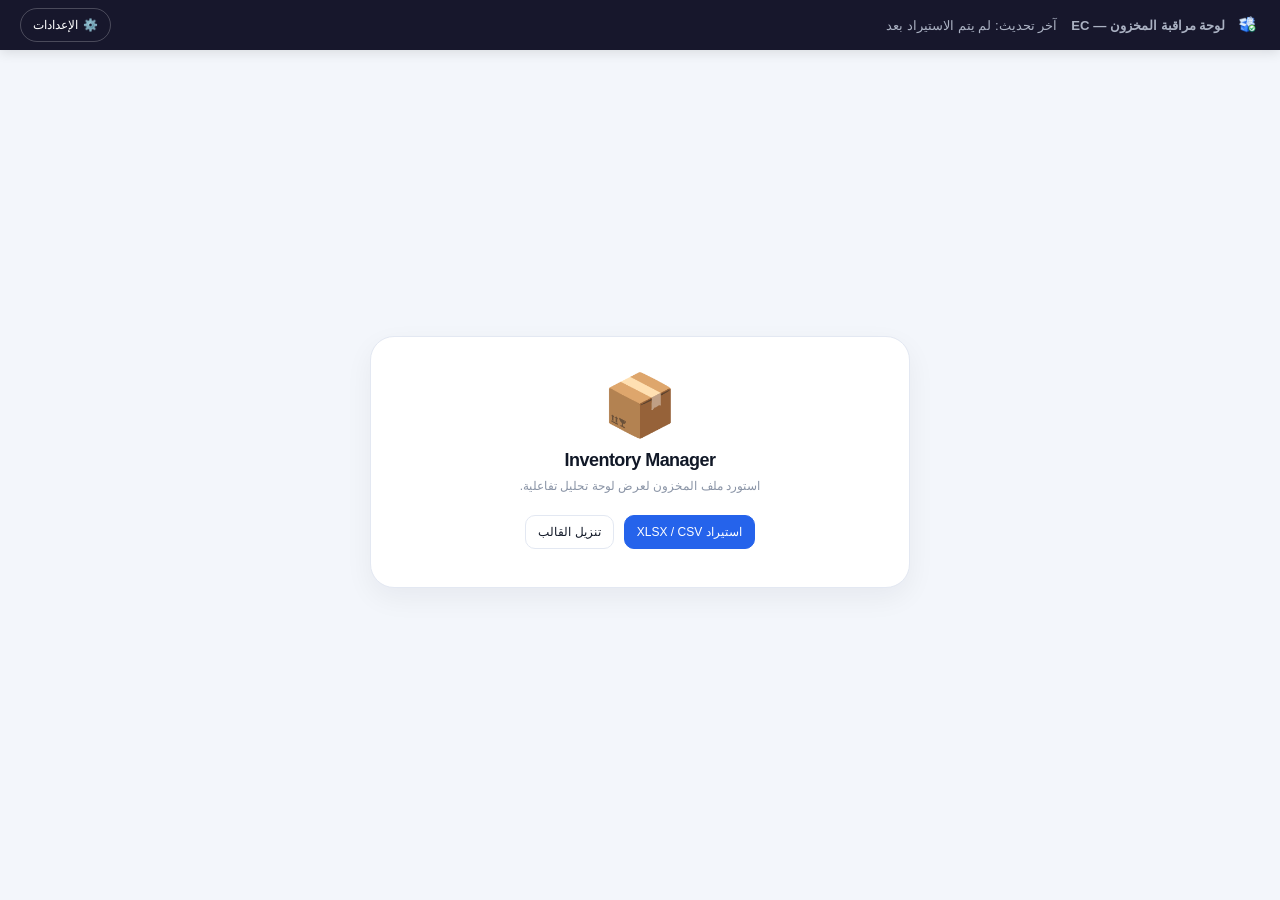
==== commit 07d19317: "RUF" ====
--- a/index.html
+++ b/index.html
@@ -1,208 +1,226 @@
-<!DOCTYPE html>
-<html lang="en" dir="ltr">
+<!doctype html>
+<html lang="ar" dir="rtl">
 <head>
-<meta charset="UTF-8"/>
-<meta name="viewport" content="width=device-width, initial-scale=1.0"/>
-<title>Hilal Al-Sharq — Unified Tools Suite</title>
-<link rel="icon" type="image/x-icon" href="icon.ico">
-  <link rel="shortcut icon" type="image/x-icon" href="icon.ico">
-<link rel="preconnect" href="https://fonts.googleapis.com"/>
-<link rel="preconnect" href="https://fonts.gstatic.com" crossorigin/>
-<link href="https://fonts.googleapis.com/css2?family=Cairo:wght@400;600;700;900&family=Playfair+Display:wght@700;900&display=swap" rel="stylesheet"/>
-<style>
-  :root {
-    --purple: #5B5EA6;
-    --purple-dark: #3f4282;
-    --purple-deep: #2a2c5c;
-    --yellow: #F5D800;
-    --yellow-bright: #FFE600;
-    --yellow-dark: #c9b000;
-    --bg: #ffffff;
-    --bg2: #f7f7fb;
-    --bg3: #eeeef8;
-    --text: #1a1b3a;
-    --text2: #4a4c7a;
-    --text3: #8a8cb0;
-    --card-bg: #ffffff;
-    --card-border: rgba(91,94,166,0.15);
-    --shadow: 0 8px 40px rgba(91,94,166,0.18);
-    --shadow-hover: 0 20px 60px rgba(91,94,166,0.28);
-  }
-  [data-theme="dark"] {
-    --bg: #0f0f1e;
-    --bg2: #15152a;
-    --bg3: #1e1e38;
-    --text: #eeeef8;
-    --text2: #b0b2d8;
-    --text3: #6668a0;
-    --card-bg: #1a1a32;
-    --card-border: rgba(245,216,0,0.12);
-    --shadow: 0 8px 40px rgba(0,0,0,0.5);
-    --shadow-hover: 0 20px 60px rgba(245,216,0,0.15);
-  }
-
-  * { box-sizing: border-box; margin: 0; padding: 0; }
-  body {
-    font-family: 'Cairo', sans-serif;
-    background: var(--bg);
-    color: var(--text);
-    min-height: 100vh;
-    transition: background 0.4s, color 0.4s;
-    overflow-x: hidden;
-  }
-  .bg-deco { position: fixed; inset: 0; pointer-events: none; overflow: hidden; z-index: 0; }
-  .bg-deco::before {
-    content: ''; position: absolute; width: 600px; height: 600px; border-radius: 50%;
-    border: 80px solid var(--purple); opacity: 0.04; top: -200px; left: -200px;
-  }
-  .bg-deco::after {
-    content: ''; position: absolute; width: 420px; height: 420px; background: var(--yellow); opacity: 0.04;
-    bottom: -110px; right: -110px;
-    clip-path: polygon(50% 0%,61% 35%,98% 35%,68% 57%,79% 91%,50% 70%,21% 91%,32% 57%,2% 35%,39% 35%);
-  }
-  [data-theme="dark"] .bg-deco::before { opacity: 0.07; }
-  [data-theme="dark"] .bg-deco::after { opacity: 0.06; }
-  header {
-    z-index: 10; display: flex; align-items: center; justify-content: space-between; padding: 18px 40px;
-    border-bottom: 1px solid var(--card-border); background: color-mix(in srgb, var(--bg) 86%, transparent);
-    backdrop-filter: blur(12px); position: sticky; top: 0;
-  }
-  .header-left { display: flex; align-items: center; gap: 14px; }
-  .logo-mark { width: 48px; height: 48px; flex-shrink: 0; }
-  .brand-name { line-height: 1.2; }
-  .brand-en { font-family: 'Playfair Display', serif; font-size: 15px; font-weight: 700; color: var(--purple); letter-spacing: .5px; }
-  .brand-ar { font-size: 13px; font-weight: 700; color: var(--yellow-dark); }
-  [data-theme="dark"] .brand-ar { color: var(--yellow); }
-  .header-right { display: flex; align-items: center; gap: 10px; }
-  .btn-toggle {
-    height: 36px; padding: 0 14px; border-radius: 8px; border: 1.5px solid var(--card-border); background: var(--bg2);
-    color: var(--text2); font-family: 'Cairo', sans-serif; font-size: 13px; font-weight: 600; cursor: pointer; transition: all .2s;
-    display: flex; align-items: center; gap: 6px;
-  }
-  .btn-toggle:hover { border-color: var(--purple); color: var(--purple); background: var(--bg3); }
-  main { position: relative; z-index: 1; display: flex; flex-direction: column; align-items: center; min-height: calc(100vh - 73px); padding: 58px 24px; }
-  .hero { text-align: center; margin-bottom: 48px; animation: fadeUp .7s ease both; }
-  .hero-tag {
-    display: inline-flex; align-items: center; gap: 8px; background: var(--bg3); border: 1px solid var(--card-border);
-    border-radius: 100px; padding: 6px 16px; font-size: 12px; font-weight: 600; color: var(--purple); margin-bottom: 24px;
-    letter-spacing: .5px; text-transform: uppercase;
-  }
-  [data-theme="dark"] .hero-tag { color: var(--yellow); border-color: rgba(245,216,0,.2); background: rgba(245,216,0,.06); }
-  .hero-tag::before { content: ''; width: 6px; height: 6px; border-radius: 50%; background: var(--yellow); box-shadow: 0 0 6px var(--yellow); animation: pulse 2s ease infinite; }
-  .hero h1 { font-family: 'Playfair Display', serif; font-size: clamp(32px, 5vw, 56px); font-weight: 900; line-height: 1.15; margin-bottom: 10px; }
-  .hero h1 span { color: var(--purple); position: relative; }
-  [data-theme="dark"] .hero h1 span { color: var(--yellow); }
-  .hero h1 span::after { content: ''; position: absolute; bottom: 2px; left: 0; right: 0; height: 4px; background: var(--yellow); border-radius: 2px; opacity: .7; }
-  .hero-subtitle { font-size: 16px; color: var(--text2); margin-top: 16px; font-weight: 400; max-width: 680px; margin-left: auto; margin-right: auto; line-height: 1.7; }
-  .tools-grid { display: grid; grid-template-columns: repeat(auto-fit, minmax(280px, 1fr)); gap: 24px; width: 100%; max-width: 1120px; }
-  .tool-card {
-    background: var(--card-bg); border: 1.5px solid var(--card-border); border-radius: 20px; padding: 34px 30px; cursor: pointer;
-    text-decoration: none; color: inherit; display: flex; flex-direction: column; align-items: flex-start; gap: 16px; box-shadow: var(--shadow);
-    transition: all .3s cubic-bezier(.34,1.56,.64,1); position: relative; overflow: hidden; animation: fadeUp .7s ease both;
-    min-height: 272px;
-  }
-  .tool-card:nth-child(2) { animation-delay: .08s; }
-  .tool-card:nth-child(3) { animation-delay: .16s; }
-  .tool-card:nth-child(4) { animation-delay: .24s; }
-  .tool-card:nth-child(5) { animation-delay: .32s; }
-  .tool-card::before { content: ''; position: absolute; top: 0; left: 0; right: 0; height: 4px; background: var(--purple); transform: scaleX(0); transform-origin: left; transition: transform .3s ease; }
-  .tool-card:hover::before { transform: scaleX(1); }
-  .tool-card:hover { transform: translateY(-6px); box-shadow: var(--shadow-hover); border-color: var(--purple); }
-  [data-theme="dark"] .tool-card:hover { border-color: var(--yellow); }
-  [data-theme="dark"] .tool-card::before { background: var(--yellow); }
-  .tool-icon { width: 56px; height: 56px; border-radius: 14px; background: var(--bg3); display: flex; align-items: center; justify-content: center; font-size: 26px; flex-shrink: 0; transition: transform .3s ease, background .3s; }
-  .tool-card:hover .tool-icon { background: var(--purple); transform: scale(1.1) rotate(-5deg); }
-  [data-theme="dark"] .tool-card:hover .tool-icon { background: var(--yellow-dark); }
-  .tool-body { flex: 1; }
-  .tool-name { font-size: 20px; font-weight: 700; color: var(--text); margin-bottom: 6px; line-height: 1.3; }
-  .tool-name-ar { font-size: 15px; font-weight: 600; color: var(--text3); margin-bottom: 10px; }
-  .tool-desc { font-size: 13.5px; color: var(--text2); line-height: 1.65; }
-  .tool-arrow { margin-top: 20px; display: inline-flex; align-items: center; gap: 8px; font-size: 13px; font-weight: 700; color: var(--purple); letter-spacing: .3px; transition: gap .2s ease; }
-  [data-theme="dark"] .tool-arrow { color: var(--yellow); }
-  .tool-card:hover .tool-arrow { gap: 14px; }
-  footer { position: relative; z-index: 1; text-align: center; padding: 24px; font-size: 12px; color: var(--text3); border-top: 1px solid var(--card-border); }
-  footer span { color: var(--purple); font-weight: 600; }
-  [data-theme="dark"] footer span { color: var(--yellow); }
-  .card-deco { position: absolute; top: -20px; right: -20px; width: 80px; height: 80px; border-radius: 50%; border: 16px solid var(--purple); opacity: .06; pointer-events: none; }
-  [data-theme="dark"] .card-deco { border-color: var(--yellow); opacity: .08; }
-  @keyframes fadeUp { from { opacity: 0; transform: translateY(24px); } to { opacity: 1; transform: translateY(0); } }
-  @keyframes pulse { 0%,100% { opacity: 1; transform: scale(1); } 50% { opacity: .5; transform: scale(1.4); } }
-  body.rtl { font-family: 'Cairo', sans-serif; }
-  body.rtl .tool-card::before { transform-origin: right; }
-  body.rtl .tool-arrow { flex-direction: row-reverse; }
-  body.rtl .card-deco { right: auto; left: -20px; }
-  @media (max-width: 700px) { header { padding: 14px 18px; gap: 12px; flex-wrap: wrap; } .header-right { width: 100%; justify-content: flex-start; } .tools-grid { grid-template-columns: 1fr; } .tool-card { min-height: auto; } .hero h1 { font-size: 30px; } }
-</style>
+  <meta charset="UTF-8">
+  <meta name="viewport" content="width=device-width, initial-scale=1.0">
+  <title>Inventory Manager</title>
+  <link rel="icon" type="image/png" href="icon.png">
+  <link rel="apple-touch-icon" href="icon.png">
+  <link rel="stylesheet" href="styles.css?v=20260502-comparison-pointer-fix">
 </head>
-<body data-theme="dark">
-<div class="bg-deco"></div>
-<header>
-  <div class="header-left">
-    <svg class="logo-mark" viewBox="0 0 48 48" fill="none" xmlns="http://www.w3.org/2000/svg" aria-hidden="true">
-      <circle cx="30" cy="24" r="11" fill="#F5D800"/>
-      <polygon points="30,10 31.5,14 33,10" fill="#F5D800"/><polygon points="30,38 31.5,34 28.5,34" fill="#F5D800"/><polygon points="44,24 40,25.5 40,22.5" fill="#F5D800"/>
-      <polygon points="19,13 21.5,16 23,13.5" fill="#F5D800"/><polygon points="19,35 21.5,32 23,34.5" fill="#F5D800"/><polygon points="43,15 40,17 41.5,14" fill="#F5D800"/><polygon points="43,33 40,31 41.5,34" fill="#F5D800"/>
-      <path d="M24 8 A16 16 0 1 0 24 40 A10 10 0 1 1 24 8Z" fill="#5B5EA6"/>
-    </svg>
-    <div class="brand-name"><div class="brand-en">Hilal Al-Sharq</div><div class="brand-ar">هلال الشرق</div></div>
+<body>
+  <header class="topbar">
+    <div class="topbar-title">
+      <strong id="appTitle" class="app-title-brand"><img src="icon.png" alt="" class="app-title-icon"><span data-i18n="appTitle">لوحة مراقبة المخزون — EC</span></strong>
+      <span id="lastUpdated">آخر تحديث: لم يتم الاستيراد بعد</span>
+    </div>
+    <div class="topbar-actions">
+      <input id="fileInput" class="file-input-hidden" type="file" accept=".xlsx,.xls,.csv,text/csv,application/vnd.openxmlformats-officedocument.spreadsheetml.sheet">
+      <input id="compareFileInput" class="file-input-hidden" type="file" accept=".xlsx,application/vnd.openxmlformats-officedocument.spreadsheetml.sheet">
+      <div class="settings-wrap">
+        <button id="settingsBtn" class="pill-btn settings-btn" type="button" aria-haspopup="true" aria-expanded="false">
+          <span>⚙️</span><span data-i18n="settings">الإعدادات</span>
+        </button>
+        <div id="settingsPanel" class="settings-panel" hidden>
+          <div class="settings-panel-header" data-i18n="settings">الإعدادات</div>
+          <div class="settings-row">
+            <span data-i18n="appearance">المظهر</span>
+            <div class="segmented-control" role="group" aria-label="Appearance">
+              <button id="themeLightBtn" type="button" data-i18n="lightMode">☀️ فاتح</button>
+              <button id="themeDarkBtn" type="button" data-i18n="darkMode">🌙 داكن</button>
+            </div>
+          </div>
+          <div class="settings-row">
+            <span data-i18n="language">اللغة</span>
+            <div class="segmented-control" role="group" aria-label="Language">
+              <button id="langArBtn" type="button">العربية</button>
+              <button id="langEnBtn" type="button">English</button>
+            </div>
+          </div>
+          <div class="settings-row settings-actions-row">
+            <span data-i18n="dataActions">الملفات</span>
+            <div class="settings-action-grid">
+              <button id="importBtn" class="pill-btn primary" type="button" data-i18n="importFile">📁 استيراد ملف</button>
+              <label id="compareImportBtn" class="pill-btn file-pick-label" for="compareFileInput" role="button" tabindex="0" data-i18n="importCompareFile">📊 استيراد ملف مقارنة XLSX</label>
+              <button id="templateXlsxBtn" class="pill-btn" type="button" data-i18n="templateXlsx">⬇ قالب XLSX</button>
+              <button id="templateCsvBtn" class="pill-btn" type="button" data-i18n="templateCsv">⬇ قالب CSV</button>
+            </div>
+          </div>
+        </div>
+      </div>
+    </div>
+  </header>
+
+  <div class="app-shell">
+    <section id="messageBox" class="message-box" hidden></section>
+
+    <section id="emptyState" class="empty-state">
+      <div class="empty-card">
+        <div class="empty-icon">📦</div>
+        <h1>Inventory Manager</h1>
+        <p data-i18n="emptySubtitle">استورد ملف المخزون لعرض لوحة تحليل تفاعلية.</p>
+        <div class="empty-actions">
+          <button class="pill-btn primary" type="button" onclick="document.querySelector('#fileInput').click()" data-i18n="importXlsxCsv">استيراد XLSX / CSV</button>
+          <button class="pill-btn" type="button" onclick="document.querySelector('#templateXlsxBtn').click()" data-i18n="downloadTemplate">تنزيل القالب</button>
+        </div>
+      </div>
+    </section>
+
+    <main id="dashboard" class="dashboard" hidden>
+      <section class="filters-card">
+        <div class="search-wrap">
+          <span class="search-icon">🔍</span>
+          <input id="searchInput" type="search" autocomplete="off" data-i18n-placeholder="searchPlaceholder" placeholder="بحث عن منتج أو موقع أو رقم دفعة أو فئة...">
+          <div id="searchSuggestions" class="search-suggestions" hidden></div>
+          <div id="searchTags" class="search-tags" aria-live="polite"></div>
+        </div>
+        <select id="locationFilter" aria-label="كل الفروع / المواقع"></select>
+        <select id="categoryFilter" aria-label="كل الفئات"></select>
+        <select id="statusFilter" aria-label="كل الحالات"></select>
+        <select id="removalDateFilter" aria-label="تصفية تاريخ الإزالة"></select>
+        <select id="uomFilter" aria-label="كل وحدات القياس"></select>
+        <button id="productTotalsToggle" class="pill-btn toggle-filter" type="button" aria-pressed="false" data-i18n="productTotals">🧮 إجمالي كل منتج</button>
+        <button id="exportCsvBtn" class="pill-btn primary" type="button" data-i18n="exportCsv">⬇ تصدير CSV</button>
+        <button id="exportXlsxBtn" class="pill-btn" type="button" data-i18n="exportXlsx">⬇ تصدير XLSX</button>
+        <button id="resetFiltersBtn" class="pill-btn" type="button" data-i18n="resetFilters">إعادة التصفية</button>
+        <details class="advanced-filters">
+          <summary data-i18n="advancedOptions">خيارات إضافية</summary>
+          <div class="advanced-grid">
+            <label><span data-i18n="lowStockThreshold">حد المخزون المنخفض</span><input id="lowStockThreshold" type="number" min="0" step="1" value="5"></label>
+            <button id="clearBtn" class="pill-btn danger" type="button" data-i18n="clearData">مسح البيانات</button>
+            <div class="optional-kpi-panel">
+              <div class="optional-kpi-title" data-i18n="optionalKpis">مؤشرات إضافية</div>
+              <div id="optionalKpiToggles" class="optional-kpi-toggles"></div>
+            </div>
+          </div>
+        </details>
+      </section>
+
+      <section id="quickViewBar" class="quick-view-bar" hidden>
+        <strong id="quickViewLabel"></strong>
+        <button id="clearQuickViewBtn" class="pill-btn" type="button" data-i18n="clearQuickView">إلغاء العرض</button>
+      </section>
+
+      <section class="kpi-grid" aria-label="Inventory KPIs">
+        <article id="kpiProductsCard" class="kpi-card blue clickable-kpi" role="button" tabindex="0" data-kpi-view="products"><span data-i18n="kpiProducts">إجمالي المنتجات</span><strong id="kpiProducts">0</strong><small id="kpiRowsSub">0 سجل</small></article>
+        <article id="kpiOutCard" class="kpi-card red clickable-kpi" role="button" tabindex="0" data-kpi-view="out"><span data-i18n="kpiOut">نفاد المخزون</span><strong id="kpiOut">0</strong><small data-i18n="kpiOutSub">كمية متاحة = 0</small></article>
+        <article id="kpiNegativeCard" class="kpi-card rose clickable-kpi" role="button" tabindex="0" data-kpi-view="negative"><span data-i18n="kpiNegative">مخزون سالب</span><strong id="kpiNegative">0</strong><small data-i18n="kpiNegativeSub">كمية أقل من 0</small></article>
+        <article id="kpiLowCard" class="kpi-card amber clickable-kpi" role="button" tabindex="0" data-kpi-view="low"><span data-i18n="kpiLow">مخزون منخفض</span><strong id="kpiLow">0</strong><small data-i18n="kpiLowSub">حسب الحد المحدد</small></article>
+        <article id="kpiOnHandCard" class="kpi-card green clickable-kpi" role="button" tabindex="0" data-kpi-view="onHand"><span data-i18n="kpiOnHand">إجمالي الكميات</span><strong id="kpiOnHand">0</strong><small data-i18n="kpiOnHandSub">وحدات موجودة</small></article>
+        <article id="kpiValueCard" class="kpi-card purple clickable-kpi" role="button" tabindex="0" data-kpi-view="value"><span data-i18n="kpiValue">إجمالي القيمة</span><strong id="kpiValue">0</strong><small data-i18n="kpiValueSub">القيمة الإجمالية</small></article>
+        <article id="kpiLocationsCard" class="kpi-card slate clickable-kpi" role="button" tabindex="0" data-kpi-view="locations"><span data-i18n="kpiLocations">عدد الفروع</span><strong id="kpiLocations">0</strong><small data-i18n="kpiLocationsSub">فرع / موقع مخزن</small></article>
+        <article id="kpiRowsCard" class="kpi-card cyan optional-kpi clickable-kpi" data-kpi-card="rows" hidden role="button" tabindex="0" data-kpi-view="rows"><span data-i18n="kpiRowsOptional">السجلات المعروضة</span><strong id="kpiRows">0</strong><small data-i18n="kpiRowsOptionalSub">بعد التصفية</small></article>
+        <article id="kpiAvailableCard" class="kpi-card teal optional-kpi clickable-kpi" data-kpi-card="available" hidden role="button" tabindex="0" data-kpi-view="available"><span data-i18n="kpiAvailable">إجمالي المتاح</span><strong id="kpiAvailable">0</strong><small data-i18n="kpiAvailableSub">كمية متاحة</small></article>
+        <article id="kpiReservedCard" class="kpi-card indigo optional-kpi clickable-kpi" data-kpi-card="reserved" hidden role="button" tabindex="0" data-kpi-view="reserved"><span data-i18n="kpiReserved">إجمالي المحجوز</span><strong id="kpiReserved">0</strong><small data-i18n="kpiReservedSub">غير متاح / محجوز</small></article>
+        <article id="kpiCategoriesCard" class="kpi-card blue optional-kpi clickable-kpi" data-kpi-card="categories" hidden role="button" tabindex="0" data-kpi-view="categories"><span data-i18n="kpiCategories">عدد الفئات</span><strong id="kpiCategories">0</strong><small data-i18n="kpiCategoriesSub">فئات ضمن العرض</small></article>
+        <article id="kpiUomsCard" class="kpi-card slate optional-kpi clickable-kpi" data-kpi-card="uoms" hidden role="button" tabindex="0" data-kpi-view="uoms"><span data-i18n="kpiUoms">وحدات القياس</span><strong id="kpiUoms">0</strong><small data-i18n="kpiUomsSub">أنواع وحدات</small></article>
+        <article id="kpiBatchesCard" class="kpi-card purple optional-kpi clickable-kpi" data-kpi-card="batches" hidden role="button" tabindex="0" data-kpi-view="batches"><span data-i18n="kpiBatches">الدُفعات</span><strong id="kpiBatches">0</strong><small data-i18n="kpiBatchesSub">دفعات / أرقام تسلسل</small></article>
+        <article id="kpiDatedCard" class="kpi-card amber optional-kpi clickable-kpi" data-kpi-card="dated" hidden role="button" tabindex="0" data-kpi-view="dated"><span data-i18n="kpiDated">بتاريخ إزالة</span><strong id="kpiDated">0</strong><small data-i18n="kpiDatedSub">صفوف لها تاريخ</small></article>
+        <article id="kpiAvgUnitValueCard" class="kpi-card green optional-kpi clickable-kpi" data-kpi-card="avgUnitValue" hidden role="button" tabindex="0" data-kpi-view="avgUnitValue"><span data-i18n="kpiAvgUnitValue">متوسط قيمة الوحدة</span><strong id="kpiAvgUnitValue">0</strong><small data-i18n="kpiAvgUnitValueSub">القيمة ÷ الكمية</small></article>
+        <article id="kpiReservedValueCard" class="kpi-card rose optional-kpi clickable-kpi" data-kpi-card="reservedValue" hidden role="button" tabindex="0" data-kpi-view="reservedValue"><span data-i18n="kpiReservedValue">قيمة المحجوز</span><strong id="kpiReservedValue">0</strong><small data-i18n="kpiReservedValueSub">قيمة صفوف محجوزة</small></article>
+      </section>
+
+      <section id="comparisonPanel" class="comparison-section" hidden aria-label="Inventory comparison">
+        <div class="comparison-header">
+          <div>
+            <h2 data-i18n="comparisonTitle">مقارنة بيانات المخزون</h2>
+            <p id="comparisonInfo" data-i18n="comparisonEmptyHint">استورد ملف XLSX آخر من الإعدادات لمقارنته مع البيانات الحالية.</p>
+          </div>
+          <div class="comparison-actions">
+            <details id="comparisonKpiSelectorMenu" class="chart-selector comparison-selector">
+              <summary><span aria-hidden="true">🧮</span><span data-i18n="comparisonMetricSelectors">مؤشرات المقارنة</span></summary>
+              <div id="comparisonKpiSelectorOptions" class="chart-selector-options comparison-selector-options"></div>
+            </details>
+            <details id="comparisonChartSelectorMenu" class="chart-selector comparison-selector">
+              <summary><span aria-hidden="true">📈</span><span data-i18n="comparisonChartSelectors">رسوم المقارنة</span></summary>
+              <div id="comparisonChartSelectorOptions" class="chart-selector-options comparison-selector-options"></div>
+            </details>
+            <button id="exportComparisonCsvBtn" class="pill-btn primary" type="button" data-i18n="exportComparisonCsv">⬇ تصدير CSV</button>
+            <button id="exportComparisonXlsxBtn" class="pill-btn" type="button" data-i18n="exportComparisonXlsx">⬇ تصدير XLSX</button>
+            <button id="clearComparisonBtn" class="pill-btn danger" type="button" data-i18n="clearComparison">مسح المقارنة</button>
+          </div>
+        </div>
+        <div id="comparisonSummary" class="comparison-summary"></div>
+        <div class="comparison-charts-block">
+          <div class="comparison-charts-header">
+            <h3 data-i18n="comparisonChartsTitle">رسوم المقارنة</h3>
+            <p id="comparisonChartsEmpty" class="comparison-note" data-i18n="comparisonChartsEmpty">اختر رسوم المقارنة من القائمة لعرضها.</p>
+          </div>
+          <div id="comparisonChartsGrid" class="charts-grid comparison-charts-grid"></div>
+        </div>
+        <div id="comparisonViewBar" class="comparison-view-bar" hidden>
+          <strong id="comparisonViewLabel"></strong>
+          <button id="clearComparisonViewBtn" class="pill-btn" type="button" data-i18n="clearComparisonView">عرض كل المقارنة</button>
+        </div>
+        <div class="comparison-table-wrap">
+          <table id="comparisonTable" class="comparison-table"></table>
+        </div>
+        <p id="comparisonTableNote" class="comparison-note"></p>
+      </section>
+
+      <section class="charts-section" aria-label="Inventory charts">
+        <div class="charts-toolbar">
+          <div>
+            <h2 data-i18n="chartsTitle">الرسوم البيانية</h2>
+            <p id="chartsInfo" data-i18n="chartsInfo">الرسمان الأساسيان ظاهران دائمًا. اختر الرسوم الإضافية من القائمة.</p>
+          </div>
+          <details id="chartSelectorMenu" class="chart-selector">
+            <summary><span aria-hidden="true">📊</span><span data-i18n="selectCharts">اختيار الرسوم</span></summary>
+            <div id="chartSelectorOptions" class="chart-selector-options"></div>
+          </details>
+        </div>
+        <div id="chartsGrid" class="charts-grid">
+          <article class="chart-card" data-chart-id="valueCategoryChart" data-default-chart="true"><canvas id="valueCategoryChart"></canvas></article>
+          <article class="chart-card" data-chart-id="categoryCountChart" data-default-chart="true"><canvas id="categoryCountChart"></canvas></article>
+          <article class="chart-card optional-chart" data-chart-id="locationQtyChart" hidden><canvas id="locationQtyChart"></canvas></article>
+          <article class="chart-card optional-chart" data-chart-id="topProductsChart" hidden><canvas id="topProductsChart"></canvas></article>
+          <article class="chart-card optional-chart" data-chart-id="stockStatusChart" hidden><canvas id="stockStatusChart"></canvas></article>
+          <article class="chart-card optional-chart" data-chart-id="valueLocationChart" hidden><canvas id="valueLocationChart"></canvas></article>
+          <article class="chart-card optional-chart" data-chart-id="availableReservedCategoryChart" hidden><canvas id="availableReservedCategoryChart"></canvas></article>
+          <article class="chart-card optional-chart" data-chart-id="skuCategoryChart" hidden><canvas id="skuCategoryChart"></canvas></article>
+          <article class="chart-card optional-chart" data-chart-id="uomChart" hidden><canvas id="uomChart"></canvas></article>
+          <article class="chart-card optional-chart" data-chart-id="reservedLocationChart" hidden><canvas id="reservedLocationChart"></canvas></article>
+          <article class="chart-card optional-chart" data-chart-id="lowStockProductsChart" hidden><canvas id="lowStockProductsChart"></canvas></article>
+          <article class="chart-card optional-chart" data-chart-id="unitValueChart" hidden><canvas id="unitValueChart"></canvas></article>
+        </div>
+      </section>
+
+      <section class="table-panel">
+        <div class="table-header">
+          <div>
+            <h2 data-i18n="productDetails">تفاصيل المنتجات</h2>
+            <p id="tableInfo">0 سجل</p>
+          </div>
+          <div class="table-tools">
+            <label><span data-i18n="rowsPerPage">عدد الصفوف</span><select id="pageSizeSelect"><option>10</option><option selected>25</option><option>50</option><option>100</option></select></label>
+            <details class="columns-menu">
+              <summary data-i18n="columns">الأعمدة</summary>
+              <div id="columnToggles"></div>
+            </details>
+          </div>
+        </div>
+        <div class="table-wrap">
+          <table id="inventoryTable"></table>
+        </div>
+        <div class="pagination">
+          <button id="nextPageBtn" class="pill-btn" type="button" data-i18n="next">التالي</button>
+          <span id="pageInfo">صفحة 1 من 1</span>
+          <button id="prevPageBtn" class="pill-btn" type="button" data-i18n="previous">السابق</button>
+        </div>
+      </section>
+    </main>
   </div>
-  <div class="header-right">
-    <button class="btn-toggle" onclick="toggleLang()" id="lang-btn" type="button">🌐 العربية</button>
-    <button class="btn-toggle" onclick="toggleTheme()" id="theme-btn" type="button">🌙 Dark</button>
+
+  <div id="chartModal" class="chart-modal" hidden role="dialog" aria-modal="true" aria-labelledby="chartModalTitle">
+    <div class="chart-modal-panel">
+      <div class="chart-modal-header">
+        <h2 id="chartModalTitle">Chart</h2>
+        <button id="chartModalClose" class="pill-btn" type="button" data-i18n="closeExpanded">إغلاق</button>
+      </div>
+      <canvas id="expandedChartCanvas"></canvas>
+    </div>
   </div>
-</header>
-<main>
-  <div class="hero">
-    <div class="hero-tag" id="hero-tag">Unified Tools Suite</div>
-    <h1 id="hero-h1">Smart Tools for <span id="hero-span">Modern Operations</span></h1>
-    <p class="hero-subtitle" id="hero-sub">One merged website for accounting, operations calculators, account statements, and inventory monitoring — fast, accurate, and bilingual.</p>
-  </div>
-  <div class="tools-grid" id="tools-grid"></div>
-</main>
-<footer><span id="footer-brand">Hilal Al-Sharq</span> &nbsp;·&nbsp; <span id="footer-copy">Unified Tools Suite</span></footer>
-<script>
-let lang = localStorage.getItem('hilalUnifiedLang') || 'ar';
-let isDark = (localStorage.getItem('hilalUnifiedTheme') || 'dark') === 'dark';
-const tools = [
-  { href:'ledger_analyzer.html', icon:'📊', enName:'Customer Analyzer', arName:'محلل العملاء', enSub:'محلل العملاء', arSub:'Customer Analyzer', enDesc:'Upload a general ledger and instantly analyze every customer balance, last invoice, and last payment with sorting, filters, and print support.', arDesc:'ارفع دفتر الأستاذ العام وحلّل رصيد كل عميل وآخر فاتورة وآخر دفعة مع الترتيب والتصفية والطباعة.' },
-  { href:'account_statement.html', icon:'📄', enName:'Account Statement', arName:'كشف الحساب', enSub:'كشف الحساب', arSub:'Account Statement', enDesc:'Generate detailed customer account statements with transaction history, running balances, aging, signatures, and downloadable reports.', arDesc:'أنشئ كشوف حساب تفصيلية للعملاء تشمل الحركات والأرصدة الجارية والأعمار والتواقيع والتقارير القابلة للتنزيل.' },
-  { href:'operations_tools.html', icon:'🧮', enName:'Operations Calculators', arName:'حاسبات العمليات', enSub:'Cake · Returns · Gifts', arSub:'كيك · مردود · هدايا', enDesc:'A merged calculator page for cake unit conversion, return valuation, and paid/free gift offer calculations.', arDesc:'صفحة حاسبات موحدة لتحويل وحدات الكيك وحساب قيمة المردود وحساب عروض القطع المدفوعة والمجانية.' },
-  { href:'inventory_manager.html', icon:'📦', enName:'Inventory Monitoring Dashboard', arName:'لوحة مراقبة المخزون', enSub:'لوحة مراقبة المخزون', arSub:'Inventory Monitoring Dashboard', enDesc:'Import XLSX/CSV inventory files, review KPIs, filter product data, compare files, and export focused results.', arDesc:'استورد ملفات المخزون XLSX/CSV، راجع المؤشرات، صفِّ بيانات المنتجات، قارن الملفات، وصدّر النتائج المطلوبة.' },
-  { href:'aged_receivable_report.html', icon:'🧾', enName:'Aged Receivable PDF Report', arName:'تقرير المتأخر المدين PDF', enSub:'Aging · XLSX · PDF', arSub:'أعمار الذمم · Excel · PDF', enDesc:'Upload an aged receivable XLSX file and generate a clean printable PDF report with KPIs, aging buckets, and top debtor tables.', arDesc:'ارفع ملف المتأخر المدين XLSX وأنشئ تقرير PDF مرتب يحتوي على المؤشرات وتوزيع الأعمار وأعلى أرصدة مدينة.' }
-];
-const content = {
-  en: { langBtn:'🌐 العربية', themeBtn:['🌙 Dark','☀️ Light'], heroTag:'Unified Tools Suite', heroH1:'Smart Tools for ', heroSpan:'Modern Operations', heroSub:'One merged website for accounting, operations calculators, account statements, and inventory monitoring — fast, accurate, and bilingual.', arrow:'Open tool →', footerBrand:'Hilal Al-Sharq', footerCopy:'Unified Tools Suite' },
-  ar: { langBtn:'🌐 English', themeBtn:['🌙 داكن','☀️ فاتح'], heroTag:'مجموعة أدوات موحدة', heroH1:'أدوات ذكية لـ', heroSpan:'الإدارة الحديثة', heroSub:'موقع واحد مدمج للمحاسبة وحاسبات العمليات وكشوف الحساب ومراقبة المخزون — سريع ودقيق وثنائي اللغة.', arrow:'← فتح الأداة', footerBrand:'هلال الشرق', footerCopy:'مجموعة أدوات موحدة' }
-};
-function renderTools(){
-  const isAr = lang === 'ar';
-  document.getElementById('tools-grid').innerHTML = tools.map(tool => `
-    <a href="${tool.href}" class="tool-card">
-      <div class="card-deco"></div><div class="tool-icon">${tool.icon}</div>
-      <div class="tool-body"><div class="tool-name">${isAr ? tool.arName : tool.enName}</div><div class="tool-name-ar">${isAr ? tool.arSub : tool.enSub}</div><div class="tool-desc">${isAr ? tool.arDesc : tool.enDesc}</div></div>
-      <div class="tool-arrow">${content[lang].arrow}</div>
-    </a>`).join('');
-}
-function applyLang(){
-  const c = content[lang], isAr = lang === 'ar';
-  document.body.classList.toggle('rtl', isAr);
-  document.documentElement.setAttribute('dir', isAr ? 'rtl' : 'ltr');
-  document.documentElement.setAttribute('lang', lang);
-  document.getElementById('lang-btn').textContent = c.langBtn;
-  document.getElementById('hero-tag').textContent = c.heroTag;
-  document.getElementById('hero-h1').innerHTML = c.heroH1 + ' <span id="hero-span">' + c.heroSpan + '</span>';
-  document.getElementById('hero-sub').textContent = c.heroSub;
-  document.getElementById('footer-brand').textContent = c.footerBrand;
-  document.getElementById('footer-copy').textContent = c.footerCopy;
-  document.title = isAr ? 'هلال الشرق — مجموعة أدوات موحدة' : 'Hilal Al-Sharq — Unified Tools Suite';
-  localStorage.setItem('hilalUnifiedLang', lang);
-  renderTools(); updateThemeBtn();
-}
-function updateThemeBtn(){ document.getElementById('theme-btn').textContent = isDark ? content[lang].themeBtn[1] : content[lang].themeBtn[0]; }
-function toggleLang(){ lang = lang === 'en' ? 'ar' : 'en'; applyLang(); }
-function toggleTheme(){ isDark = !isDark; document.body.setAttribute('data-theme', isDark ? 'dark' : 'light'); localStorage.setItem('hilalUnifiedTheme', isDark ? 'dark' : 'light'); updateThemeBtn(); }
-document.body.setAttribute('data-theme', isDark ? 'dark' : 'light');
-applyLang();
-</script>
+  <div id="tooltip" class="tooltip" hidden></div>
+  <script src="app.js?v=20260502-comparison-pointer-fix"></script>
 </body>
 </html>
--- a/styles.css
+++ b/styles.css
@@ -0,0 +1,1403 @@
+:root {
+  --bg: #f3f6fb;
+  --panel: #ffffff;
+  --panel-2: #f8fafc;
+  --text: #111827;
+  --muted: #8a94a6;
+  --line: #e3e8f2;
+  --topbar: #17172c;
+  --primary: #2563eb;
+  --primary-2: #1d4ed8;
+  --green: #22c55e;
+  --red: #ef4444;
+  --amber: #f59e0b;
+  --rose: #e11d48;
+  --purple: #a855f7;
+  --slate: #475569;
+  --shadow: 0 10px 28px rgba(17, 24, 39, .055);
+  --radius: 14px;
+}
+
+body.dark {
+  --bg: #0f172a;
+  --panel: #172033;
+  --panel-2: #111827;
+  --text: #e5e7eb;
+  --muted: #9ca3af;
+  --line: #2b364b;
+  --topbar: #090d1b;
+  --shadow: 0 16px 38px rgba(0, 0, 0, .24);
+}
+
+* { box-sizing: border-box; }
+
+[hidden] { display: none !important; }
+
+html {
+  scroll-behavior: smooth;
+  overflow-x: hidden;
+  width: 100%;
+}
+
+body {
+  margin: 0;
+  min-height: 100vh;
+  width: 100%;
+  max-width: 100vw;
+  overflow-x: hidden;
+  font-family: Tahoma, "Segoe UI", Arial, sans-serif;
+  font-size: clamp(12px, .78vw, 14px);
+  background: var(--bg);
+  color: var(--text);
+}
+
+button, input, select, summary { font: inherit; }
+button, summary, .pill-btn, .file-pick-label, .file-pick-label * { cursor: pointer; }
+button:disabled { opacity: .45; cursor: not-allowed; }
+.file-pick-label[aria-disabled="true"], .file-pick-label[aria-disabled="true"] * { cursor: not-allowed; }
+
+.topbar {
+  min-height: 50px;
+  background: var(--topbar);
+  color: #fff;
+  display: flex;
+  align-items: center;
+  justify-content: space-between;
+  gap: 14px;
+  padding: 8px 20px;
+  position: sticky;
+  top: 0;
+  z-index: 50;
+  box-shadow: 0 2px 12px rgba(0, 0, 0, .12);
+}
+
+.topbar-title {
+  display: flex;
+  align-items: center;
+  gap: 14px;
+  min-width: 0;
+  white-space: nowrap;
+}
+
+.topbar-title strong {
+  overflow: hidden;
+  text-overflow: ellipsis;
+  font-size: .98rem;
+}
+.topbar-title span { color: #aab1c2; font-size: .82rem; }
+.topbar-actions { display: flex; align-items: center; justify-content: flex-end; gap: 8px; flex-wrap: wrap; }
+
+.app-shell {
+  width: min(100% - 16px, 1800px);
+  margin: 0 auto;
+  padding: 10px 0 20px;
+  min-width: 0;
+}
+
+
+.file-input-hidden {
+  position: absolute;
+  width: 1px;
+  height: 1px;
+  padding: 0;
+  margin: -1px;
+  overflow: hidden;
+  clip: rect(0, 0, 0, 0);
+  white-space: nowrap;
+  border: 0;
+}
+
+.file-pick-label {
+  display: inline-flex;
+  align-items: center;
+  justify-content: center;
+  user-select: none;
+  cursor: pointer;
+  -webkit-tap-highlight-color: transparent;
+}
+
+.file-pick-label:hover {
+  cursor: pointer;
+}
+
+.file-pick-label[aria-disabled="true"] {
+  opacity: .68;
+}
+
+.pill-btn {
+  border: 1px solid var(--line);
+  background: var(--panel);
+  color: var(--text);
+  min-height: 34px;
+  padding: 7px 12px;
+  border-radius: 10px;
+  transition: .16s ease;
+  box-shadow: none;
+  white-space: nowrap;
+  line-height: 1.2;
+}
+
+.topbar .pill-btn {
+  background: transparent;
+  color: #fff;
+  border-color: rgba(255, 255, 255, .22);
+  border-radius: 999px;
+}
+
+.pill-btn:hover { transform: translateY(-1px); border-color: rgba(37, 99, 235, .42); }
+.pill-btn.primary { background: var(--primary); border-color: var(--primary); color: #fff; }
+.pill-btn.primary:hover { background: var(--primary-2); }
+.pill-btn.danger { background: #fee2e2; border-color: #fecaca; color: #b91c1c; }
+body.dark .pill-btn.danger { background: rgba(239, 68, 68, .16); border-color: rgba(239, 68, 68, .35); color: #fca5a5; }
+
+.pill-btn.toggle-filter.active {
+  background: color-mix(in srgb, var(--primary) 12%, var(--panel));
+  border-color: color-mix(in srgb, var(--primary) 48%, var(--line));
+  color: var(--primary);
+  box-shadow: 0 8px 18px rgba(37, 99, 235, .12);
+}
+body.dark .pill-btn.toggle-filter.active {
+  background: rgba(37, 99, 235, .18);
+  color: #93c5fd;
+}
+
+.settings-wrap { position: relative; }
+.settings-btn { display: inline-flex; align-items: center; gap: 5px; }
+.settings-panel {
+  position: fixed;
+  top: 58px;
+  inset-inline-end: auto;
+  left: auto;
+  right: auto;
+  width: min(360px, calc(100vw - 24px));
+  padding: 12px;
+  background: var(--panel);
+  color: var(--text);
+  border: 1px solid var(--line);
+  border-radius: 16px;
+  box-shadow: 0 18px 46px rgba(2, 8, 23, .18);
+  z-index: 100;
+}
+.settings-panel-header {
+  font-weight: 900;
+  padding: 2px 4px 10px;
+  border-bottom: 1px solid var(--line);
+  margin-bottom: 10px;
+}
+.settings-row {
+  display: grid;
+  gap: 8px;
+  padding: 8px 4px;
+  color: var(--muted);
+  font-weight: 800;
+}
+.segmented-control {
+  display: grid;
+  grid-template-columns: 1fr 1fr;
+  gap: 6px;
+  padding: 4px;
+  border-radius: 12px;
+  background: var(--panel-2);
+  border: 1px solid var(--line);
+}
+.segmented-control button {
+  border: 0;
+  border-radius: 9px;
+  padding: 9px 8px;
+  color: var(--text);
+  background: transparent;
+  font-weight: 800;
+}
+.segmented-control button.active {
+  background: var(--primary);
+  color: #fff;
+  box-shadow: 0 8px 18px rgba(37, 99, 235, .22);
+}
+
+.settings-action-grid {
+  display: grid;
+  grid-template-columns: 1fr;
+  gap: 8px;
+}
+
+.settings-panel .pill-btn {
+  width: 100%;
+  justify-content: center;
+  border-radius: 10px;
+  background: var(--panel-2);
+  color: var(--text);
+  border-color: var(--line);
+  min-height: 38px;
+}
+
+.settings-panel .pill-btn.primary {
+  background: var(--primary);
+  border-color: var(--primary);
+  color: #fff;
+}
+
+.settings-panel .pill-btn:hover {
+  transform: none;
+  border-color: rgba(37, 99, 235, .42);
+}
+
+.empty-state { min-height: calc(100vh - 96px); display: grid; place-items: center; }
+.empty-card {
+  width: min(540px, 100%);
+  background: var(--panel);
+  border: 1px solid var(--line);
+  border-radius: 24px;
+  padding: 38px 30px;
+  text-align: center;
+  box-shadow: var(--shadow);
+}
+.empty-icon { font-size: 3.8rem; line-height: 1; }
+.empty-card h1 { margin: 14px 0 8px; letter-spacing: -.03em; }
+.empty-card p { margin: 0 0 22px; color: var(--muted); }
+.empty-actions { display: flex; gap: 10px; justify-content: center; flex-wrap: wrap; }
+
+.message-box {
+  position: fixed;
+  top: 64px;
+  inset-inline-start: 50%;
+  transform: translateX(-50%);
+  z-index: 120;
+  width: min(720px, calc(100vw - 28px));
+  border-radius: var(--radius);
+  padding: 10px 13px;
+  border: 1px solid #fecaca;
+  color: #b91c1c;
+  background: #fff1f2;
+  box-shadow: 0 18px 42px rgba(15, 23, 42, .18);
+}
+.message-box.success { border-color: #bbf7d0; color: #166534; background: #f0fdf4; }
+body.dark .message-box { background: rgba(239, 68, 68, .12); border-color: rgba(239, 68, 68, .34); color: #fecaca; }
+body.dark .message-box.success { background: rgba(34, 197, 94, .12); border-color: rgba(34, 197, 94, .34); color: #bbf7d0; }
+
+.dashboard { display: grid; gap: 10px; min-width: 0; }
+.filters-card, .kpi-card, .chart-card, .table-panel {
+  background: var(--panel);
+  border: 1px solid var(--line);
+  border-radius: var(--radius);
+  box-shadow: var(--shadow);
+  min-width: 0;
+}
+
+.filters-card {
+  display: grid;
+  grid-template-columns: minmax(300px, 1.5fr) repeat(5, minmax(115px, .8fr)) repeat(4, max-content);
+  gap: 8px;
+  align-items: center;
+  padding: 10px 12px;
+  min-width: 0;
+}
+
+.search-wrap { position: relative; min-width: 0; }
+.search-icon {
+  position: absolute;
+  top: 50%;
+  inset-inline-start: auto;
+  inset-inline-end: 13px;
+  transform: translateY(-50%);
+  color: var(--muted);
+  pointer-events: none;
+}
+html[dir="ltr"] .search-icon { inset-inline-start: 13px; inset-inline-end: auto; }
+
+input, select {
+  width: 100%;
+  min-height: 38px;
+  border: 1px solid var(--line);
+  border-radius: 9px;
+  background: var(--panel);
+  color: var(--text);
+  padding: 7px 11px;
+  outline: none;
+  min-width: 0;
+}
+.search-wrap input { padding-inline-end: 42px; }
+html[dir="ltr"] .search-wrap input { padding-inline-start: 42px; padding-inline-end: 11px; }
+input::placeholder { color: #9aa5b6; }
+input:focus, select:focus { border-color: rgba(37, 99, 235, .65); box-shadow: 0 0 0 3px rgba(37, 99, 235, .12); }
+body.dark input, body.dark select { background: #111827; }
+
+.advanced-filters { grid-column: 1 / -1; }
+.advanced-filters summary {
+  color: var(--muted);
+  font-size: .84rem;
+  user-select: none;
+  padding: 3px 2px 0;
+}
+.advanced-grid {
+  display: grid;
+  grid-template-columns: repeat(4, minmax(160px, 1fr));
+  gap: 9px;
+  margin-top: 8px;
+}
+.advanced-grid label, .table-tools label {
+  color: var(--muted);
+  display: grid;
+  gap: 5px;
+  font-size: .8rem;
+  font-weight: 800;
+}
+
+.optional-kpi-panel {
+  grid-column: 1 / -1;
+  display: grid;
+  gap: 8px;
+  padding: 10px;
+  border: 1px dashed var(--line);
+  border-radius: 12px;
+  background: var(--panel-2);
+}
+.optional-kpi-title {
+  color: var(--text);
+  font-weight: 900;
+  font-size: .86rem;
+}
+.optional-kpi-toggles {
+  display: grid;
+  grid-template-columns: repeat(auto-fit, minmax(170px, 1fr));
+  gap: 8px;
+}
+.optional-kpi-toggle {
+  display: flex !important;
+  align-items: center;
+  grid-template-columns: none !important;
+  gap: 7px !important;
+  min-height: 34px;
+  padding: 7px 9px;
+  border: 1px solid var(--line);
+  border-radius: 10px;
+  background: var(--panel);
+  color: var(--text) !important;
+  user-select: none;
+}
+.optional-kpi-toggle input {
+  width: auto;
+  min-height: auto;
+  accent-color: var(--primary);
+}
+
+.quick-view-bar {
+  display: flex;
+  align-items: center;
+  justify-content: space-between;
+  gap: 10px;
+  padding: 9px 12px;
+  background: color-mix(in srgb, var(--primary) 9%, var(--panel));
+  border: 1px solid color-mix(in srgb, var(--primary) 28%, var(--line));
+  border-radius: var(--radius);
+  box-shadow: var(--shadow);
+  color: var(--text);
+}
+.quick-view-bar strong { font-size: .9rem; }
+.quick-view-bar .pill-btn { min-height: 30px; padding: 5px 10px; }
+
+.kpi-grid {
+  display: grid;
+  grid-template-columns: repeat(auto-fit, minmax(145px, 1fr));
+  gap: 8px;
+  min-width: 0;
+}
+.kpi-card {
+  min-height: 76px;
+  padding: 10px 12px;
+  display: grid;
+  justify-items: end;
+  align-content: center;
+  gap: 4px;
+}
+.kpi-card span { color: var(--muted); font-size: .82rem; }
+.kpi-card strong { font-size: clamp(1.35rem, 1.55vw, 1.8rem); line-height: 1; letter-spacing: -.03em; }
+.kpi-card small { color: var(--muted); font-size: .76rem; }
+.kpi-card.blue strong { color: var(--primary); }
+.kpi-card.red strong { color: var(--red); }
+.kpi-card.amber strong { color: var(--amber); }
+.kpi-card.rose strong { color: var(--rose); }
+.kpi-card.green strong { color: var(--green); }
+.kpi-card.purple strong { color: var(--purple); }
+.kpi-card.slate strong { color: var(--slate); }
+.kpi-card.teal strong { color: #14b8a6; }
+.kpi-card.cyan strong { color: #06b6d4; }
+.kpi-card.indigo strong { color: #6366f1; }
+.clickable-kpi { cursor: pointer; transition: transform .16s ease, border-color .16s ease, box-shadow .16s ease; }
+.clickable-kpi:hover, .clickable-kpi:focus-visible {
+  transform: translateY(-2px);
+  border-color: color-mix(in srgb, var(--primary) 40%, var(--line));
+  box-shadow: 0 14px 34px rgba(37, 99, 235, .14);
+  outline: none;
+}
+.clickable-kpi.active-kpi {
+  border-color: color-mix(in srgb, var(--primary) 58%, var(--line));
+  box-shadow: 0 16px 40px rgba(37, 99, 235, .18);
+}
+.hidden-kpi { display: none; }
+
+.charts-section {
+  display: grid;
+  gap: 10px;
+  min-width: 0;
+}
+
+
+.charts-toolbar {
+  display: flex;
+  justify-content: space-between;
+  align-items: flex-start;
+  gap: 12px;
+  padding: 12px 14px;
+  background: var(--panel);
+  border: 1px solid var(--line);
+  border-radius: var(--radius);
+  box-shadow: var(--shadow);
+  min-width: 0;
+}
+
+.charts-toolbar h2 {
+  margin: 0 0 4px;
+  font-size: 1rem;
+}
+
+.charts-toolbar p,
+.chart-selector-options p {
+  margin: 0;
+  color: var(--muted);
+  font-size: .82rem;
+  line-height: 1.45;
+}
+
+.chart-selector {
+  position: relative;
+  flex: 0 0 auto;
+}
+
+.chart-selector summary {
+  list-style: none;
+  min-height: 36px;
+  display: inline-flex;
+  align-items: center;
+  gap: 7px;
+  border: 1px solid var(--line);
+  border-radius: 999px;
+  padding: 8px 13px;
+  background: var(--panel-2);
+  color: var(--text);
+  font-weight: 900;
+  white-space: nowrap;
+}
+
+.chart-selector summary::-webkit-details-marker { display: none; }
+.chart-selector[open] summary { border-color: rgba(37, 99, 235, .5); color: var(--primary); }
+
+.chart-selector-options {
+  position: absolute;
+  inset-inline-end: 0;
+  top: 44px;
+  z-index: 25;
+  width: min(380px, calc(100vw - 32px));
+  max-height: 430px;
+  overflow: auto;
+  background: var(--panel);
+  border: 1px solid var(--line);
+  border-radius: 16px;
+  box-shadow: var(--shadow);
+  padding: 10px;
+}
+
+.chart-selector-options p { padding: 2px 6px 9px; border-bottom: 1px solid var(--line); margin-bottom: 6px; }
+
+.chart-option {
+  display: grid;
+  grid-template-columns: auto minmax(0, 1fr) auto;
+  align-items: center;
+  gap: 9px;
+  padding: 9px 8px;
+  border-radius: 12px;
+  color: var(--text);
+  font-weight: 800;
+}
+
+.chart-option:hover { background: var(--panel-2); }
+.chart-option input { width: auto; min-height: auto; }
+.chart-option span { overflow: hidden; text-overflow: ellipsis; white-space: nowrap; }
+.chart-option small {
+  color: var(--muted);
+  font-size: .72rem;
+  border: 1px solid var(--line);
+  border-radius: 999px;
+  padding: 2px 7px;
+  white-space: nowrap;
+}
+.chart-option.locked { opacity: .72; }
+
+.charts-grid {
+  display: grid;
+  grid-template-columns: repeat(auto-fit, minmax(min(100%, 500px), 1fr));
+  gap: 12px;
+  min-width: 0;
+}
+
+.extra-charts {
+  animation: fadeIn .18s ease-out;
+}
+
+.charts-actions {
+  display: flex;
+  justify-content: center;
+  align-items: center;
+  padding: 2px 0;
+}
+
+.charts-actions .pill-btn {
+  min-width: 180px;
+}
+
+.chart-card {
+  position: relative;
+  min-height: 306px;
+  padding: 10px;
+  overflow: hidden;
+  background: var(--panel);
+}
+
+.chart-card canvas {
+  width: 100%;
+  height: 282px;
+  display: block;
+  background: var(--panel);
+  border-radius: 10px;
+}
+
+.chart-expand-btn {
+  position: absolute;
+  top: 10px;
+  inset-inline-end: 10px;
+  z-index: 4;
+  min-width: 36px;
+  min-height: 32px;
+  display: inline-flex;
+  align-items: center;
+  justify-content: center;
+  gap: 5px;
+  border: 1px solid var(--line);
+  border-radius: 999px;
+  padding: 6px 10px;
+  background: rgba(255, 255, 255, .94);
+  color: var(--text);
+  box-shadow: 0 8px 18px rgba(15, 23, 42, .12);
+  opacity: 1;
+  transition: .16s ease;
+  font-weight: 900;
+  font-size: .78rem;
+}
+.chart-expand-btn .expand-label { display: inline; }
+body.dark .chart-expand-btn { background: rgba(23, 32, 51, .94); }
+.chart-card:hover .chart-expand-btn, .chart-expand-btn:focus-visible { opacity: 1; transform: translateY(-1px); border-color: rgba(37, 99, 235, .5); }
+
+.chart-modal {
+  position: fixed;
+  inset: 0;
+  z-index: 500;
+  display: grid;
+  place-items: center;
+  padding: 20px;
+  background: rgba(2, 8, 23, .62);
+  backdrop-filter: blur(4px);
+}
+
+.chart-modal-panel {
+  width: min(96vw, 1320px);
+  height: min(90vh, 820px);
+  display: grid;
+  grid-template-rows: auto 1fr;
+  background: var(--panel);
+  color: var(--text);
+  border: 1px solid var(--line);
+  border-radius: 20px;
+  box-shadow: 0 24px 80px rgba(2, 8, 23, .38);
+  overflow: hidden;
+}
+
+.chart-modal-header {
+  min-height: 58px;
+  display: flex;
+  align-items: center;
+  justify-content: space-between;
+  gap: 12px;
+  padding: 12px 16px;
+  border-bottom: 1px solid var(--line);
+}
+
+.chart-modal-header h2 {
+  margin: 0;
+  font-size: 1rem;
+  overflow: hidden;
+  text-overflow: ellipsis;
+  white-space: nowrap;
+}
+
+#expandedChartCanvas {
+  width: 100%;
+  height: 100%;
+  min-height: 0;
+  display: block;
+  background: var(--panel);
+}
+
+body.modal-open { overflow: hidden; }
+
+@keyframes fadeIn {
+  from { opacity: 0; transform: translateY(-4px); }
+  to { opacity: 1; transform: translateY(0); }
+}
+
+.table-panel { padding: 12px 14px; min-width: 0; }
+.table-header {
+  display: flex;
+  align-items: start;
+  justify-content: space-between;
+  gap: 14px;
+  margin-bottom: 10px;
+}
+h2 { margin: 0 0 5px; font-size: 1.02rem; }
+#tableInfo, #pageInfo { color: var(--muted); margin: 0; font-size: .86rem; }
+.table-tools { display: flex; gap: 10px; align-items: end; flex-wrap: wrap; }
+.columns-menu { position: relative; }
+.columns-menu summary {
+  list-style: none;
+  border: 1px solid var(--line);
+  border-radius: 9px;
+  padding: 9px 12px;
+  min-height: 38px;
+  background: var(--panel-2);
+  color: var(--text);
+}
+.columns-menu summary::-webkit-details-marker { display: none; }
+#columnToggles {
+  position: absolute;
+  inset-inline-end: 0;
+  top: 44px;
+  z-index: 20;
+  width: min(285px, calc(100vw - 40px));
+  max-height: 330px;
+  overflow: auto;
+  background: var(--panel);
+  border: 1px solid var(--line);
+  border-radius: 14px;
+  box-shadow: var(--shadow);
+  padding: 9px;
+}
+#columnToggles label {
+  display: flex;
+  align-items: center;
+  gap: 8px;
+  padding: 7px;
+  border-radius: 10px;
+  color: var(--text);
+  font-weight: 700;
+}
+#columnToggles label:hover { background: var(--panel-2); }
+#columnToggles input { width: auto; min-height: auto; }
+
+.table-wrap {
+  overflow: auto;
+  max-width: 100%;
+  border: 1px solid var(--line);
+  border-radius: 12px;
+}
+table {
+  width: 100%;
+  min-width: 960px;
+  border-collapse: separate;
+  border-spacing: 0;
+  direction: inherit;
+}
+th, td {
+  padding: 8px 9px;
+  border-bottom: 1px solid var(--line);
+  text-align: start;
+  white-space: nowrap;
+  vertical-align: middle;
+}
+th {
+  position: sticky;
+  top: 0;
+  z-index: 2;
+  background: var(--panel-2);
+  color: var(--muted);
+  font-size: .76rem;
+  font-weight: 900;
+}
+th.sortable:hover { color: var(--primary); }
+tbody tr:hover { background: rgba(37, 99, 235, .04); }
+td.rtl, th.rtl { direction: rtl; text-align: right; }
+html[dir="ltr"] td.rtl, html[dir="ltr"] th.rtl { text-align: left; }
+
+
+.location-cell {
+  display: inline-flex;
+  align-items: center;
+  gap: 8px;
+  max-width: 100%;
+  min-width: 0;
+  vertical-align: middle;
+}
+.location-name {
+  min-width: 0;
+  overflow: hidden;
+  text-overflow: ellipsis;
+}
+.location-count-btn {
+  flex: 0 0 auto;
+  border: 1px solid rgba(37, 99, 235, .28);
+  background: rgba(37, 99, 235, .12);
+  color: var(--primary);
+  border-radius: 999px;
+  padding: 3px 8px;
+  font-size: .74rem;
+  font-weight: 900;
+  cursor: pointer;
+  line-height: 1.2;
+}
+.location-count-btn:hover,
+.location-count-btn:focus-visible {
+  background: var(--primary);
+  color: #fff;
+  outline: none;
+}
+.location-popover {
+  position: fixed;
+  z-index: 1300;
+  background: var(--panel);
+  color: var(--text);
+  border: 1px solid var(--line);
+  border-radius: 14px;
+  box-shadow: 0 18px 40px rgba(15, 23, 42, .22);
+  overflow: hidden;
+}
+.location-popover-header {
+  display: flex;
+  align-items: center;
+  justify-content: space-between;
+  gap: 10px;
+  padding: 10px 12px;
+  border-bottom: 1px solid var(--line);
+  background: var(--panel-2);
+}
+.location-popover-header strong {
+  min-width: 0;
+  overflow: hidden;
+  text-overflow: ellipsis;
+  white-space: nowrap;
+  font-size: .9rem;
+}
+.location-popover-close {
+  border: 0;
+  border-radius: 999px;
+  width: 26px;
+  height: 26px;
+  display: inline-grid;
+  place-items: center;
+  background: transparent;
+  color: var(--muted);
+  font-weight: 900;
+  cursor: pointer;
+}
+.location-popover-close:hover { background: rgba(37, 99, 235, .12); color: var(--primary); }
+.location-popover-head,
+.location-popover-row {
+  display: grid;
+  grid-template-columns: minmax(0, 1fr) 70px 70px;
+  gap: 8px;
+  align-items: center;
+}
+.location-popover-head {
+  padding: 8px 12px;
+  color: var(--muted);
+  font-size: .76rem;
+  font-weight: 900;
+  border-bottom: 1px solid var(--line);
+}
+.location-popover-list {
+  max-height: min(370px, 52vh);
+  overflow: auto;
+}
+.location-popover-row {
+  padding: 8px 12px;
+  border-bottom: 1px solid var(--line);
+  font-size: .84rem;
+}
+.location-popover-row:last-child { border-bottom: 0; }
+.location-popover-row:hover { background: rgba(37, 99, 235, .05); }
+.location-popover-location {
+  min-width: 0;
+  overflow: hidden;
+  text-overflow: ellipsis;
+  white-space: nowrap;
+}
+.location-popover-number {
+  direction: ltr;
+  text-align: end;
+  font-weight: 900;
+  color: var(--primary);
+}
+.location-popover-number.available { color: #16a34a; }
+body.dark .location-count-btn { background: rgba(96, 165, 250, .14); border-color: rgba(96, 165, 250, .34); color: #93c5fd; }
+body.dark .location-count-btn:hover,
+body.dark .location-count-btn:focus-visible { background: #2563eb; color: #fff; }
+body.dark .location-popover { box-shadow: 0 18px 44px rgba(0, 0, 0, .42); }
+
+.status-pill {
+  display: inline-flex;
+  align-items: center;
+  border-radius: 999px;
+  padding: 4px 9px;
+  font-weight: 900;
+  font-size: .76rem;
+}
+.status-ready { color: #047857; background: #dcfce7; }
+.status-low { color: #a16207; background: #fef9c3; }
+.status-out { color: #b91c1c; background: #fee2e2; }
+.status-negative { color: #be123c; background: #ffe4e6; }
+.status-reserved { color: #1d4ed8; background: #dbeafe; }
+.status-dated { color: #7c3aed; background: #ede9fe; }
+body.dark .status-ready { color: #bbf7d0; background: rgba(34,197,94,.18); }
+body.dark .status-low { color: #fde68a; background: rgba(245,158,11,.18); }
+body.dark .status-out { color: #fecaca; background: rgba(239,68,68,.18); }
+body.dark .status-negative { color: #fecdd3; background: rgba(225,29,72,.22); }
+body.dark .status-reserved { color: #bfdbfe; background: rgba(37,99,235,.18); }
+body.dark .status-dated { color: #ddd6fe; background: rgba(124,58,237,.18); }
+
+.pagination { display: flex; justify-content: center; align-items: center; gap: 12px; padding-top: 12px; }
+.tooltip {
+  position: fixed;
+  z-index: 1000;
+  max-width: 320px;
+  padding: 9px 11px;
+  border-radius: 12px;
+  background: rgba(17, 24, 39, .94);
+  color: #fff;
+  font-size: .82rem;
+  pointer-events: none;
+  box-shadow: 0 12px 24px rgba(17, 24, 39, .2);
+}
+
+@media (max-width: 1540px) {
+  .filters-card { grid-template-columns: repeat(4, minmax(0, 1fr)); }
+  .search-wrap { grid-column: span 2; }
+}
+
+@media (max-width: 1120px) {
+  .topbar { position: static; align-items: flex-start; flex-direction: column; padding: 10px 14px; }
+  .topbar-title { width: 100%; justify-content: space-between; }
+  .topbar-actions { width: 100%; justify-content: flex-start; }
+  .filters-card { grid-template-columns: repeat(2, minmax(0, 1fr)); }
+  .search-wrap { grid-column: 1 / -1; }
+  .kpi-grid { grid-template-columns: repeat(auto-fit, minmax(135px, 1fr)); }
+  .charts-grid { grid-template-columns: repeat(auto-fit, minmax(min(100%, 430px), 1fr)); }
+}
+
+@media (max-width: 680px) {
+  body { font-size: 13px; }
+  .app-shell { width: min(100% - 16px, 1840px); padding-top: 10px; }
+  .topbar-title { flex-direction: column; align-items: flex-start; gap: 3px; }
+  .topbar-actions { display: grid; grid-template-columns: 1fr 1fr; }
+  .topbar-actions .pill-btn, .settings-wrap, .settings-wrap .pill-btn { width: 100%; }
+  .settings-panel { max-width: calc(100vw - 24px); }
+  .filters-card, .advanced-grid, .kpi-grid, .charts-grid { grid-template-columns: 1fr; }
+  .charts-toolbar { display: grid; align-items: stretch; }
+  .chart-selector, .chart-selector summary { width: 100%; }
+  .chart-selector summary { justify-content: center; }
+  .chart-selector-options { inset-inline-start: 0; inset-inline-end: auto; width: 100%; }
+  .quick-view-bar { display: grid; align-items: stretch; }
+  .search-wrap { grid-column: auto; }
+  .table-header, .table-tools { display: grid; justify-content: stretch; width: 100%; }
+  .chart-card { min-height: 270px; }
+  .chart-card canvas { height: 248px; }
+  .chart-modal { padding: 10px; }
+  .chart-modal-panel { width: 100%; height: 88vh; border-radius: 16px; }
+  table { min-width: 860px; }
+  .pagination { flex-wrap: wrap; }
+}
+
+/* Table column controls and resizing */
+.column-menu-actions {
+  display: grid;
+  grid-template-columns: repeat(3, 1fr);
+  gap: 6px;
+  margin-bottom: 8px;
+}
+.column-menu-actions button {
+  border: 1px solid var(--line);
+  border-radius: 9px;
+  background: var(--panel-2);
+  color: var(--text);
+  padding: 7px 8px;
+  font-weight: 900;
+  cursor: pointer;
+}
+.column-menu-actions button:hover { border-color: rgba(37, 99, 235, .45); color: var(--primary); }
+.column-menu-hint {
+  margin: 0 0 8px;
+  padding: 8px 9px;
+  border-radius: 10px;
+  background: var(--panel-2);
+  color: var(--muted);
+  font-size: .76rem;
+  line-height: 1.45;
+}
+#inventoryTable { table-layout: fixed; }
+#inventoryTable th, #inventoryTable td {
+  overflow: hidden;
+  text-overflow: ellipsis;
+}
+#inventoryTable th.resizable-column {
+  position: sticky;
+  user-select: none;
+}
+#inventoryTable .th-content {
+  display: flex;
+  align-items: center;
+  gap: 6px;
+  min-width: 0;
+  overflow: hidden;
+}
+#inventoryTable .th-label {
+  min-width: 0;
+  overflow: hidden;
+  text-overflow: ellipsis;
+}
+#inventoryTable .sort-indicator {
+  flex: 0 0 auto;
+  color: var(--primary);
+}
+.column-resize-handle {
+  position: absolute;
+  top: 0;
+  bottom: 0;
+  inset-inline-end: -4px;
+  width: 10px;
+  z-index: 6;
+  cursor: col-resize;
+  touch-action: none;
+}
+.column-resize-handle::after {
+  content: "";
+  position: absolute;
+  top: 18%;
+  bottom: 18%;
+  inset-inline-start: 4px;
+  width: 2px;
+  border-radius: 999px;
+  background: transparent;
+  transition: background .16s ease, box-shadow .16s ease;
+}
+.column-resize-handle:hover::after,
+body.resizing-column .column-resize-handle::after {
+  background: var(--primary);
+  box-shadow: 0 0 0 2px rgba(37, 99, 235, .12);
+}
+body.resizing-column, body.resizing-column * {
+  cursor: col-resize !important;
+  user-select: none !important;
+}
+
+
+.app-title-brand {
+  display: inline-flex;
+  align-items: center;
+  gap: 0.55rem;
+  white-space: nowrap;
+}
+
+.app-title-icon {
+  width: 26px;
+  height: 26px;
+  object-fit: contain;
+  border-radius: 8px;
+  flex: 0 0 auto;
+}
+
+
+.search-tags {
+  display: flex;
+  flex-wrap: wrap;
+  gap: 5px;
+  margin-top: 6px;
+  min-height: 0;
+}
+
+.search-tag {
+  display: inline-flex;
+  align-items: center;
+  gap: 6px;
+  max-width: 100%;
+  border: 1px solid rgba(37, 99, 235, .22);
+  background: rgba(37, 99, 235, .09);
+  color: var(--text);
+  border-radius: 999px;
+  padding: 4px 8px;
+  font-size: .78rem;
+  cursor: pointer;
+}
+
+.search-tag span {
+  overflow: hidden;
+  text-overflow: ellipsis;
+  white-space: nowrap;
+}
+
+.search-tag strong {
+  display: inline-grid;
+  place-items: center;
+  width: 16px;
+  height: 16px;
+  border-radius: 999px;
+  background: rgba(15, 23, 42, .12);
+  line-height: 1;
+}
+
+body.dark .search-tag {
+  background: rgba(59, 130, 246, .16);
+  border-color: rgba(147, 197, 253, .24);
+}
+
+body.dark .search-tag strong {
+  background: rgba(255, 255, 255, .14);
+}
+
+
+.search-suggestions {
+  position: absolute;
+  inset-inline: 0;
+  top: calc(100% + 6px);
+  z-index: 1200;
+  display: grid;
+  gap: 4px;
+  max-height: min(320px, 45vh);
+  overflow: auto;
+  padding: 6px;
+  background: var(--panel);
+  color: var(--text);
+  border: 1px solid var(--line);
+  border-radius: 13px;
+  box-shadow: 0 16px 34px rgba(15, 23, 42, .18);
+}
+
+.search-suggestion-item {
+  width: 100%;
+  display: grid;
+  grid-template-columns: minmax(0, 1fr) auto;
+  align-items: center;
+  gap: 10px;
+  border: 0;
+  border-radius: 10px;
+  padding: 8px 10px;
+  background: transparent;
+  color: var(--text);
+  text-align: inherit;
+  cursor: pointer;
+}
+
+.search-suggestion-item:hover,
+.search-suggestion-item:focus-visible {
+  background: rgba(37, 99, 235, .10);
+  outline: none;
+}
+
+.search-suggestion-value {
+  min-width: 0;
+  overflow: hidden;
+  text-overflow: ellipsis;
+  white-space: nowrap;
+  font-weight: 850;
+}
+
+.search-suggestion-type {
+  color: var(--muted);
+  font-size: .74rem;
+  font-weight: 900;
+  white-space: nowrap;
+}
+
+body.dark .search-suggestions {
+  box-shadow: 0 18px 42px rgba(0, 0, 0, .42);
+}
+
+
+.location-popover-option {
+  width: 100%;
+  border: 0;
+  background: transparent;
+  color: var(--text);
+  cursor: pointer;
+  text-align: inherit;
+}
+
+.location-popover-option:hover,
+.location-popover-option:focus-visible {
+  background: rgba(37, 99, 235, .10);
+  outline: none;
+}
+
+.location-popover-row { font-family: inherit; }
+
+.message-box.info {
+  border-color: #bfdbfe;
+  color: #1d4ed8;
+  background: #eff6ff;
+}
+body.dark .message-box.info {
+  background: rgba(37, 99, 235, .14);
+  border-color: rgba(96, 165, 250, .36);
+  color: #bfdbfe;
+}
+
+.comparison-section {
+  background: var(--panel);
+  border: 1px solid var(--line);
+  border-radius: var(--radius);
+  box-shadow: var(--shadow);
+  padding: 12px 14px;
+  min-width: 0;
+  display: grid;
+  gap: 10px;
+}
+
+.comparison-header {
+  display: flex;
+  align-items: flex-start;
+  justify-content: space-between;
+  gap: 14px;
+}
+
+.comparison-header h2 {
+  margin: 0 0 4px;
+  font-size: 1.02rem;
+}
+
+.comparison-header p,
+.comparison-note {
+  color: var(--muted);
+  margin: 0;
+  font-size: .86rem;
+  line-height: 1.45;
+}
+
+.comparison-actions {
+  display: flex;
+  align-items: center;
+  justify-content: flex-end;
+  gap: 8px;
+  flex-wrap: wrap;
+}
+
+.comparison-summary {
+  display: grid;
+  grid-template-columns: repeat(auto-fit, minmax(145px, 1fr));
+  gap: 8px;
+}
+
+.comparison-summary-card {
+  min-height: 72px;
+  border: 1px solid var(--line);
+  border-radius: 12px;
+  background: var(--panel-2);
+  display: grid;
+  justify-items: end;
+  align-content: center;
+  gap: 4px;
+  padding: 10px 12px;
+}
+
+.comparison-summary-card span {
+  color: var(--muted);
+  font-size: .8rem;
+  font-weight: 800;
+}
+
+.comparison-summary-card strong {
+  font-size: clamp(1.18rem, 1.35vw, 1.55rem);
+  line-height: 1;
+  letter-spacing: -.03em;
+}
+
+.comparison-summary-card.blue strong { color: var(--primary); }
+.comparison-summary-card.amber strong { color: var(--amber); }
+.comparison-summary-card.green strong,
+.comparison-summary-card.positive strong { color: var(--green); }
+.comparison-summary-card.rose strong,
+.comparison-summary-card.negative strong { color: var(--rose); }
+.comparison-summary-card.neutral strong { color: var(--slate); }
+
+.comparison-table-wrap {
+  overflow: auto;
+  max-width: 100%;
+  border: 1px solid var(--line);
+  border-radius: 12px;
+}
+
+.comparison-table {
+  min-width: 1450px;
+}
+
+.comparison-table td:nth-child(1),
+.comparison-table td:nth-child(2),
+.comparison-table td:nth-child(3),
+.comparison-table td:nth-child(4) {
+  max-width: 280px;
+  overflow: hidden;
+  text-overflow: ellipsis;
+}
+
+.comparison-delta {
+  display: inline-flex;
+  direction: ltr;
+  font-weight: 900;
+}
+
+.comparison-delta.positive { color: #16a34a; }
+.comparison-delta.negative { color: #dc2626; }
+.comparison-delta.neutral { color: var(--muted); }
+body.dark .comparison-delta.positive { color: #86efac; }
+body.dark .comparison-delta.negative { color: #fca5a5; }
+
+.comparison-status {
+  display: inline-flex;
+  align-items: center;
+  justify-content: center;
+  border-radius: 999px;
+  padding: 4px 9px;
+  font-weight: 900;
+  font-size: .76rem;
+}
+
+.comparison-new { color: #047857; background: #dcfce7; }
+.comparison-removed { color: #be123c; background: #ffe4e6; }
+.comparison-increased { color: #1d4ed8; background: #dbeafe; }
+.comparison-decreased { color: #b45309; background: #fef3c7; }
+.comparison-changed { color: #6d28d9; background: #ede9fe; }
+.comparison-unchanged { color: #475569; background: #f1f5f9; }
+body.dark .comparison-new { color: #bbf7d0; background: rgba(34,197,94,.18); }
+body.dark .comparison-removed { color: #fecdd3; background: rgba(225,29,72,.22); }
+body.dark .comparison-increased { color: #bfdbfe; background: rgba(37,99,235,.18); }
+body.dark .comparison-decreased { color: #fde68a; background: rgba(245,158,11,.18); }
+body.dark .comparison-changed { color: #ddd6fe; background: rgba(124,58,237,.18); }
+body.dark .comparison-unchanged { color: #cbd5e1; background: rgba(148,163,184,.14); }
+
+@media (max-width: 760px) {
+  .comparison-header {
+    display: grid;
+  }
+  .comparison-actions {
+    justify-content: stretch;
+  }
+  .comparison-actions .pill-btn {
+    flex: 1 1 150px;
+  }
+}
+
+.clickable-comparison-kpi {
+  cursor: pointer;
+  transition: transform .16s ease, border-color .16s ease, box-shadow .16s ease, background .16s ease;
+}
+.clickable-comparison-kpi:hover,
+.clickable-comparison-kpi:focus-visible {
+  transform: translateY(-2px);
+  border-color: rgba(37, 99, 235, .45);
+  box-shadow: 0 16px 30px rgba(37, 99, 235, .12);
+  outline: none;
+}
+.active-comparison-kpi {
+  border-color: rgba(37, 99, 235, .7);
+  box-shadow: 0 16px 30px rgba(37, 99, 235, .16);
+  background: color-mix(in srgb, var(--primary) 7%, var(--panel));
+}
+body.dark .active-comparison-kpi {
+  background: rgba(37, 99, 235, .12);
+}
+.comparison-summary-card small {
+  color: var(--muted);
+  font-size: .72rem;
+  font-weight: 800;
+  line-height: 1.25;
+}
+.comparison-summary-card.purple strong { color: var(--purple); }
+.comparison-summary-card.teal strong { color: #14b8a6; }
+.comparison-summary-card.cyan strong { color: #06b6d4; }
+.comparison-summary-card.indigo strong { color: #6366f1; }
+.comparison-summary-card.slate strong { color: var(--slate); }
+.comparison-view-bar {
+  display: flex;
+  align-items: center;
+  justify-content: space-between;
+  gap: 10px;
+  margin: 10px 0;
+  padding: 9px 11px;
+  border: 1px solid color-mix(in srgb, var(--primary) 32%, var(--line));
+  border-radius: 12px;
+  background: color-mix(in srgb, var(--primary) 8%, var(--panel));
+  color: var(--text);
+}
+.comparison-view-bar strong {
+  color: var(--primary);
+  font-size: .88rem;
+}
+.comparison-empty-row {
+  text-align: center;
+  color: var(--muted);
+  font-weight: 800;
+  padding: 18px !important;
+}
+.comparison-table { min-width: 2300px; }
+.comparison-table td:nth-child(5) {
+  max-width: 180px;
+  overflow: hidden;
+  text-overflow: ellipsis;
+}
+@media (max-width: 760px) {
+  .comparison-view-bar {
+    display: grid;
+  }
+  .comparison-view-bar .pill-btn {
+    width: 100%;
+  }
+}
+
+.comparison-selector {
+  min-width: 190px;
+}
+.comparison-selector-options {
+  max-height: min(70vh, 520px);
+  overflow: auto;
+}
+.comparison-charts-block {
+  display: grid;
+  gap: 12px;
+  margin-top: 14px;
+}
+.comparison-charts-header {
+  display: flex;
+  justify-content: space-between;
+  align-items: end;
+  gap: 12px;
+  flex-wrap: wrap;
+}
+.comparison-charts-header h3 {
+  margin: 0;
+  font-size: 1rem;
+}
+.comparison-charts-grid {
+  margin-top: 0;
+}
+.comparison-chart-card[hidden] {
+  display: none;
+}
+@media (max-width: 720px) {
+  .comparison-selector,
+  .comparison-selector summary {
+    width: 100%;
+  }
+}
